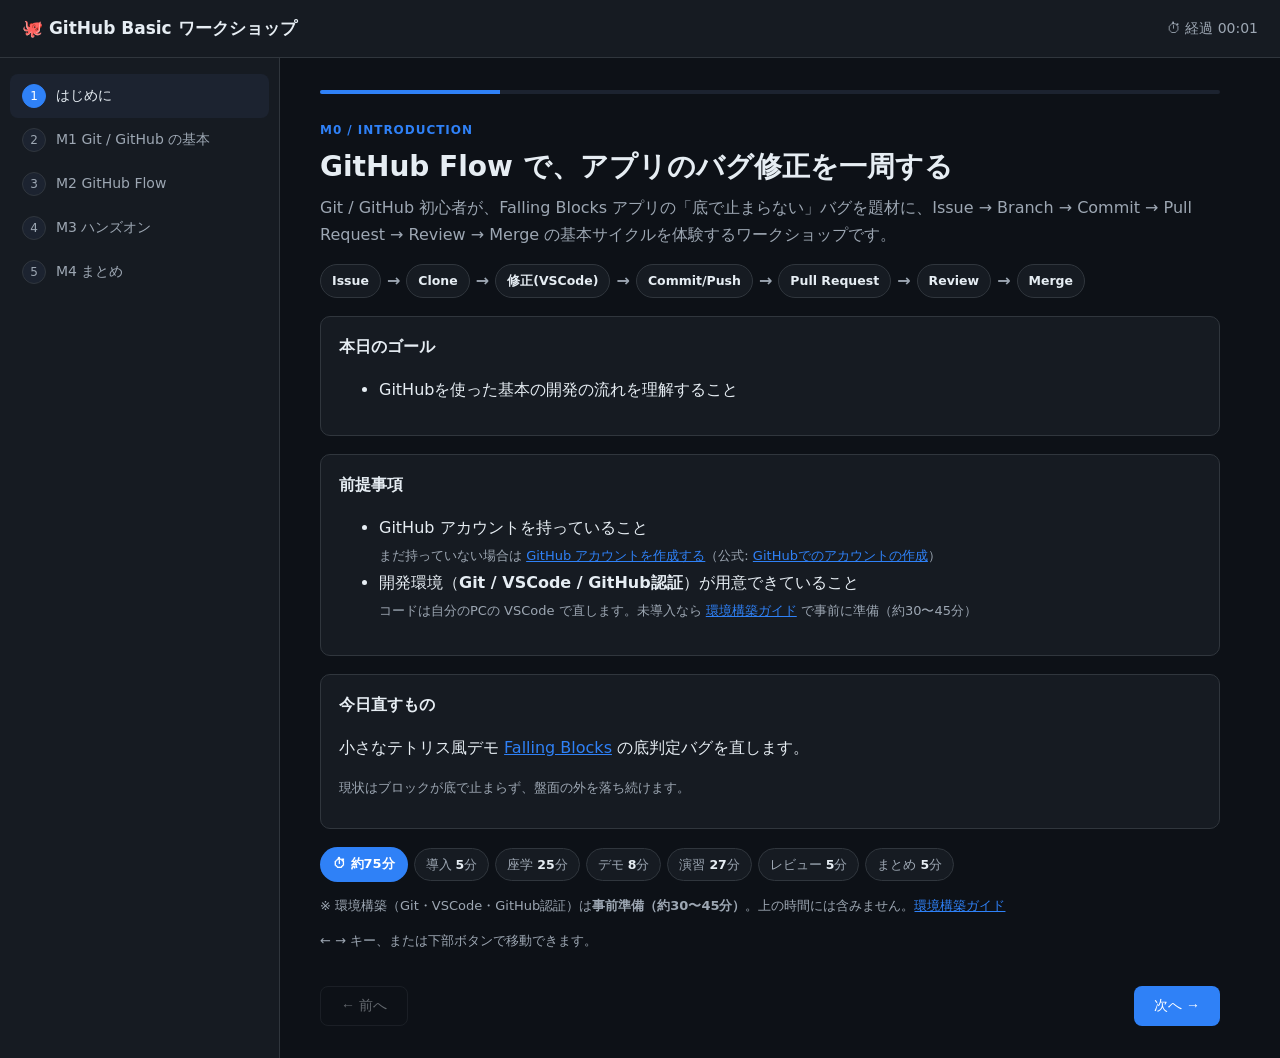
==== handson/index.html @ 1fef35e3 "GitHub基礎ワークショップ教材を追加 初心者(Git/GitHub未経験)向けの座学+ハンズオン一式。  - 基本編ハンズオン: コード修正は手元のVSCode(clone->編集->commit" ====
<!doctype html>
<html lang="ja">
<head>
<meta charset="utf-8">
<meta name="viewport" content="width=device-width, initial-scale=1">
<title>GitHub Basic ワークショップ</title>
<link rel="stylesheet" href="assets/style.css">
</head>
<body>
<header class="topbar">
  <h1>🐙 GitHub Basic ワークショップ</h1>
  <span class="timer" aria-live="off" aria-label="経過時間">⏱ 経過 00:00</span>
</header>

<div class="layout">
  <nav class="steps" aria-label="ワークショップのステップ">
    <ol>
      <li class="active">はじめに</li>
      <li>M1 Git / GitHub の基本</li>
      <li>M2 GitHub Flow</li>
      <li>M3 ハンズオン</li>
      <li>M4 まとめ</li>
    </ol>
  </nav>

  <main>
    <div class="progress" aria-hidden="true"><div></div></div>

    <section class="step active">
      <p class="eyebrow">M0 / Introduction</p>
      <h2>GitHub Flow で、アプリのバグ修正を一周する</h2>
      <p class="lead">Git / GitHub 初心者が、Falling Blocks アプリの「底で止まらない」バグを題材に、Issue → Branch → Commit → Pull Request → Review → Merge の基本サイクルを体験するワークショップです。</p>

      <div class="stepmap" aria-label="今日の流れ">
        <span class="sm-item">Issue</span><span class="sm-arrow">→</span>
        <span class="sm-item">Clone</span><span class="sm-arrow">→</span>
        <span class="sm-item">修正(VSCode)</span><span class="sm-arrow">→</span>
        <span class="sm-item">Commit/Push</span><span class="sm-arrow">→</span>
        <span class="sm-item">Pull Request</span><span class="sm-arrow">→</span>
        <span class="sm-item">Review</span><span class="sm-arrow">→</span>
        <span class="sm-item">Merge</span>
      </div>

      <div class="card">
        <b>本日のゴール</b>
        <ul>
          <li>GitHubを使った基本の開発の流れを理解すること</li>
        </ul>
      </div>

      <div class="card">
        <b>前提事項</b>
        <ul>
          <li>GitHub アカウントを持っていること<br>
            <span class="note">まだ持っていない場合は <a href="../docs/create-github-account.md">GitHub アカウントを作成する</a>（公式: <a href="https://docs.github.com/ja/get-started/start-your-journey/creating-an-account-on-github">GitHubでのアカウントの作成</a>）</span></li>
          <li>開発環境（<b>Git / VSCode / GitHub認証</b>）が用意できていること<br>
            <span class="note">コードは自分のPCの VSCode で直します。未導入なら <a href="../onboarding/00-setup.md">環境構築ガイド</a> で事前に準備（約30〜45分）</span></li>
        </ul>
      </div>

      <div class="card">
        <b>今日直すもの</b>
        <p>小さなテトリス風デモ <a href="../app/falling-blocks/">Falling Blocks</a> の底判定バグを直します。</p>
        <p class="note">現状はブロックが底で止まらず、盤面の外を落ち続けます。</p>
      </div>

      <div class="timeline" aria-label="所要時間の目安">
        <span class="tl-total">⏱ 約75分</span>
        <span class="tl-item">導入 <b>5</b>分</span>
        <span class="tl-item">座学 <b>25</b>分</span>
        <span class="tl-item">デモ <b>8</b>分</span>
        <span class="tl-item">演習 <b>27</b>分</span>
        <span class="tl-item">レビュー <b>5</b>分</span>
        <span class="tl-item">まとめ <b>5</b>分</span>
      </div>
      <p class="note">※ 環境構築（Git・VSCode・GitHub認証）は<b>事前準備（約30〜45分）</b>。上の時間には含みません。<a href="../onboarding/00-setup.md">環境構築ガイド</a></p>

      <p class="note">← → キー、または下部ボタンで移動できます。</p>
    </section>

    <section class="step">
      <p class="eyebrow">M1 / Basics</p>
      <h2>Git と GitHub の基本</h2>
      <p class="lead">GitHub Flow で使う<strong>言葉と機能</strong>を、図とセットでイメージできるように整理します。最初に「Git は何をする道具か」「GitHub は何をする場所か」をつかみましょう。</p>

      <div class="card">
        <b>Git と GitHub の違い</b>
        <table>
          <tr><th>名前</th><th>これは何？</th><th>役割</th><th>たとえ</th></tr>
          <tr><td>Git</td><td>自分のPCで動く<strong>履歴管理ツール</strong></td><td>ファイルの変更を「いつ・何を変えたか」記録する</td><td>やり直せるセーブ機能つきのノート</td></tr>
          <tr><td>GitHub</td><td>クラウド上の<strong>共有サービス</strong></td><td>Git の履歴を共有し、相談・レビューする</td><td>みんなで見られる作業場所</td></tr>
        </table>
        <p class="note">ざっくり言うと <b>Git＝履歴を残す道具</b>、<b>GitHub＝その履歴をチームで共有する場所</b>。この2つはセットで使います。</p>
      </div>

      <figure class="figure">
        <svg viewBox="0 0 720 220" role="img" aria-label="自分のPC上のGitと、クラウド上のGitHubの関係。pushでアップロード、clone/pullでダウンロードする。">
          <rect x="20" y="30" width="300" height="160" rx="10" fill="#161b22" stroke="#30363d"/>
          <text x="40" y="58" fill="#e6edf3" font-size="15" font-weight="700">💻 自分のPC（ローカル）</text>
          <text x="40" y="80" fill="#9da7b3" font-size="12">Git が履歴を管理</text>
          <circle cx="70" cy="130" r="14" fill="#1c2330" stroke="#3fb950"/>
          <circle cx="130" cy="130" r="14" fill="#1c2330" stroke="#3fb950"/>
          <circle cx="190" cy="130" r="14" fill="#1c2330" stroke="#3fb950"/>
          <line x1="84" y1="130" x2="116" y2="130" stroke="#3fb950" stroke-width="2"/>
          <line x1="144" y1="130" x2="176" y2="130" stroke="#3fb950" stroke-width="2"/>
          <text x="70" y="166" fill="#9da7b3" font-size="11" text-anchor="middle">commit</text>
          <text x="130" y="166" fill="#9da7b3" font-size="11" text-anchor="middle">commit</text>
          <text x="190" y="166" fill="#9da7b3" font-size="11" text-anchor="middle">commit</text>

          <rect x="400" y="30" width="300" height="160" rx="10" fill="#161b22" stroke="#30363d"/>
          <text x="420" y="58" fill="#e6edf3" font-size="15" font-weight="700">🐙 GitHub（クラウド）</text>
          <text x="420" y="80" fill="#9da7b3" font-size="12">履歴を共有・レビュー</text>
          <circle cx="450" cy="130" r="14" fill="#1c2330" stroke="#2f81f7"/>
          <circle cx="510" cy="130" r="14" fill="#1c2330" stroke="#2f81f7"/>
          <circle cx="570" cy="130" r="14" fill="#1c2330" stroke="#2f81f7"/>
          <line x1="464" y1="130" x2="496" y2="130" stroke="#2f81f7" stroke-width="2"/>
          <line x1="524" y1="130" x2="556" y2="130" stroke="#2f81f7" stroke-width="2"/>

          <line x1="320" y1="100" x2="400" y2="100" stroke="#9da7b3" stroke-width="2" marker-end="url(#arrow)"/>
          <text x="360" y="92" fill="#e6edf3" font-size="12" text-anchor="middle">push →</text>
          <line x1="400" y1="150" x2="320" y2="150" stroke="#9da7b3" stroke-width="2" marker-end="url(#arrow)"/>
          <text x="360" y="170" fill="#e6edf3" font-size="12" text-anchor="middle">← clone / pull</text>
          <defs>
            <marker id="arrow" markerWidth="10" markerHeight="10" refX="8" refY="3" orient="auto" markerUnits="strokeWidth">
              <path d="M0,0 L8,3 L0,6 Z" fill="#9da7b3"/>
            </marker>
          </defs>
        </svg>
        <figcaption>手元（ローカル）の Git で記録した変更を <b>push</b> で GitHub にアップロードし、<b>clone / pull</b> でダウンロードします。同じ履歴を自分と GitHub の両方が持つイメージです。</figcaption>
      </figure>

      <h3 class="phase">📖 用語解説</h3>
      <dl class="terms">
        <dt>Repository <span class="en">repo</span></dt>
        <dd>プロジェクトの<strong>ファイルと変更履歴</strong>をまとめて置く場所。1つのアプリや教材ごとに1つ作るのが基本です。<span class="ex">本ワークショップではこのリポジトリが全員の作業場所になります。</span></dd>

        <dt>main <span class="en">main</span></dt>
        <dd>チームにとっての<strong>「今の正しい状態」</strong>を表す基準のブランチ。ここに直接変更せず、Branch と Pull Request を通して反映します。</dd>

        <dt>Issue <span class="en">issue</span></dt>
        <dd>これから<strong>やること・目的・相談</strong>を記録する場所。作業を始める前に「何のための変更か」を残しておくと、後から見ても分かりやすくなります。<span class="ex">例: <code>Add profile for octocat</code></span></dd>

        <dt>Branch <span class="en">branch</span></dt>
        <dd>main から枝分かれした<strong>自分専用の作業場所</strong>。本流に影響を与えず安全に変更を試せます。<span class="ex">例: <code>add-profile-octocat</code></span></dd>

        <dt>Commit <span class="en">commit</span></dt>
        <dd>変更を履歴に残す<strong>保存ポイント</strong>。「何を変えたか」を短いメッセージとセットで記録します。<span class="ex">例: <code>Add profile for octocat</code></span></dd>

        <dt>Pull Request <span class="en">PR</span></dt>
        <dd>Branch の変更を main に<strong>取り込んでよいか相談する場所</strong>。差分の確認・コメント・レビュー・履歴がここに集まります。</dd>

        <dt>Review <span class="en">review</span></dt>
        <dd>Pull Request の変更を<strong>他の人が確認してコメント</strong>すること。間違い探しだけでなく、意図の確認やチームでの合意形成の場です。</dd>

        <dt>Merge <span class="en">merge</span></dt>
        <dd>レビューを終えた Pull Request の変更を<strong>main に取り込む</strong>操作。これで変更が「チームの正しい状態」に反映されます。</dd>
      </dl>

      <figure class="figure">
        <svg viewBox="0 0 720 90" role="img" aria-label="commitが左から右へ時系列に積み重なり、履歴になっていく図。">
          <line x1="60" y1="45" x2="660" y2="45" stroke="#30363d" stroke-width="2"/>
          <circle cx="120" cy="45" r="16" fill="#1c2330" stroke="#3fb950" stroke-width="2"/>
          <circle cx="280" cy="45" r="16" fill="#1c2330" stroke="#3fb950" stroke-width="2"/>
          <circle cx="440" cy="45" r="16" fill="#1c2330" stroke="#3fb950" stroke-width="2"/>
          <circle cx="600" cy="45" r="16" fill="#1c2330" stroke="#3fb950" stroke-width="2"/>
          <text x="120" y="50" fill="#e6edf3" font-size="12" text-anchor="middle">C1</text>
          <text x="280" y="50" fill="#e6edf3" font-size="12" text-anchor="middle">C2</text>
          <text x="440" y="50" fill="#e6edf3" font-size="12" text-anchor="middle">C3</text>
          <text x="600" y="50" fill="#e6edf3" font-size="12" text-anchor="middle">C4</text>
          <text x="120" y="80" fill="#9da7b3" font-size="11" text-anchor="middle">最初の保存</text>
          <text x="600" y="80" fill="#9da7b3" font-size="11" text-anchor="middle">最新の状態</text>
          <text x="60" y="28" fill="#9da7b3" font-size="11">← 過去</text>
          <text x="660" y="28" fill="#9da7b3" font-size="11" text-anchor="end">現在 →</text>
        </svg>
        <figcaption><b>Commit</b> は左から右へ積み重なり、変更の<strong>履歴</strong>になります。どの時点にも戻れるので、安心して変更を試せます。</figcaption>
      </figure>

      <figure class="figure">
        <svg viewBox="0 0 720 170" role="img" aria-label="mainブランチから作業ブランチが分かれ、変更後にmainへマージされる図。">
          <line x1="60" y1="50" x2="660" y2="50" stroke="#2f81f7" stroke-width="2"/>
          <text x="60" y="38" fill="#2f81f7" font-size="12" font-weight="700">main</text>
          <circle cx="120" cy="50" r="14" fill="#1c2330" stroke="#2f81f7" stroke-width="2"/>
          <circle cx="600" cy="50" r="14" fill="#1c2330" stroke="#2f81f7" stroke-width="2"/>

          <path d="M120,50 C200,50 200,120 280,120" fill="none" stroke="#3fb950" stroke-width="2"/>
          <line x1="280" y1="120" x2="500" y2="120" stroke="#3fb950" stroke-width="2"/>
          <path d="M500,120 C580,120 580,50 600,50" fill="none" stroke="#3fb950" stroke-width="2"/>
          <text x="280" y="150" fill="#3fb950" font-size="12" font-weight="700">add-profile-octocat（作業ブランチ）</text>
          <circle cx="340" cy="120" r="14" fill="#1c2330" stroke="#3fb950" stroke-width="2"/>
          <circle cx="440" cy="120" r="14" fill="#1c2330" stroke="#3fb950" stroke-width="2"/>

          <text x="200" y="92" fill="#9da7b3" font-size="11" text-anchor="middle">① 分岐</text>
          <text x="390" y="108" fill="#9da7b3" font-size="11" text-anchor="middle">② 変更＆commit</text>
          <text x="585" y="92" fill="#9da7b3" font-size="11" text-anchor="middle">③ Merge</text>
        </svg>
        <figcaption><b>Branch</b> は main から分かれて作業し、<b>Pull Request → Review</b> を経て <b>Merge</b> で main に戻ります。main は常に安定した状態を保てます。</figcaption>
      </figure>

      <h3 class="phase">🧭 今日のハンズオンとの対応</h3>
      <p class="note">上の用語が、今日の手を動かす作業のどこで出てくるかを並べます。</p>
      <table>
        <tr><th>機能</th><th>使いどころ</th><th>今日の体験</th></tr>
        <tr><td>Issue</td><td>やること・目的を残す</td><td>Falling Blocks の底判定バグをIssueにする</td></tr>
        <tr><td>Branch</td><td>main から分けて安全に作業する</td><td><code>fix-falling-blocks-floor-&lt;github-id&gt;</code> を作る</td></tr>
        <tr><td>Commit</td><td>変更を履歴として保存する</td><td><code>game.js</code> の修正を保存する</td></tr>
        <tr><td>Pull Request</td><td>変更を取り込む前に相談する</td><td>差分を見せてレビューを依頼する</td></tr>
        <tr><td>Review</td><td>変更を確認し、コメントする</td><td>ペアのPRにコメントする</td></tr>
        <tr><td>Merge</td><td>変更を既定ブランチへ取り込む</td><td>レビュー後にPRをマージする</td></tr>
      </table>

      <div class="card">
        <b>レビューの見方</b>
        <ul>
          <li>作業内容が Issue と合っているか</li>
          <li>差分に不要な変更が混ざっていないか</li>
          <li>ファイル名や配置が正しいか</li>
          <li>説明が読みやすいか</li>
        </ul>
      </div>

      <p class="doclink">詳しく見る: <a href="../docs/github-overview.md">GitHub と Git の基本</a> ／ <a href="../docs/basic-features.md">GitHub の基本機能</a></p>
    </section>

    <section class="step">
      <p class="eyebrow">M2 / Flow</p>
      <h2>GitHub Flow</h2>
      <p class="lead">GitHub Flow は、main を安定した状態に保ちながら、小さな変更を Pull Request で取り込む開発フローです。</p>

      <figure class="figure flow-visual">
        <svg viewBox="0 0 760 280" role="img" aria-label="mainからfix-falling-blocks-floor-github-idブランチが分かれ、Issue、Commit、Pull Request、Reviewを経てMergeでmainへ戻るGitHub Flowの図。">
          <rect x="32" y="40" width="696" height="52" rx="12" fill="#161b22" stroke="#30363d"/>
          <line x1="82" y1="66" x2="678" y2="66" stroke="#2f81f7" stroke-width="4"/>
          <circle cx="104" cy="66" r="15" fill="#1c2330" stroke="#2f81f7" stroke-width="3"/>
          <circle cx="656" cy="66" r="15" fill="#1c2330" stroke="#2f81f7" stroke-width="3"/>
          <text x="52" y="32" fill="#2f81f7" font-size="13" font-weight="700">main: チームの正しい状態</text>
          <text x="104" y="118" fill="#9da7b3" font-size="12" text-anchor="middle">開始</text>
          <text x="656" y="118" fill="#9da7b3" font-size="12" text-anchor="middle">修正後</text>

          <path d="M144,66 C180,66 180,146 222,146" fill="none" stroke="#3fb950" stroke-width="4"/>
          <line x1="222" y1="146" x2="510" y2="146" stroke="#3fb950" stroke-width="4"/>
          <path d="M510,146 C580,146 580,66 656,66" fill="none" stroke="#3fb950" stroke-width="4"/>
          <text x="222" y="181" fill="#3fb950" font-size="13" font-weight="700">fix-falling-blocks-floor-&lt;github-id&gt;: バグ修正用Branch</text>

          <g class="flow-node">
            <circle cx="222" cy="146" r="18" fill="#1c2330" stroke="#3fb950" stroke-width="3"/>
            <text x="222" y="151" fill="#e6edf3" font-size="13" text-anchor="middle">1</text>
            <text x="222" y="220" fill="#e6edf3" font-size="13" text-anchor="middle">Issue</text>
            <text x="222" y="240" fill="#9da7b3" font-size="11" text-anchor="middle">底で止まらない</text>
          </g>
          <g class="flow-node">
            <circle cx="318" cy="146" r="18" fill="#1c2330" stroke="#3fb950" stroke-width="3"/>
            <text x="318" y="151" fill="#e6edf3" font-size="13" text-anchor="middle">2</text>
            <text x="318" y="220" fill="#e6edf3" font-size="13" text-anchor="middle">Commit</text>
            <text x="318" y="240" fill="#9da7b3" font-size="11" text-anchor="middle">FLOOR_ROWを修正</text>
          </g>
          <g class="flow-node">
            <circle cx="414" cy="146" r="18" fill="#1c2330" stroke="#d29922" stroke-width="3"/>
            <text x="414" y="151" fill="#e6edf3" font-size="13" text-anchor="middle">3</text>
            <text x="414" y="220" fill="#e6edf3" font-size="13" text-anchor="middle">Pull Request</text>
            <text x="414" y="240" fill="#9da7b3" font-size="11" text-anchor="middle">修正を相談</text>
          </g>
          <g class="flow-node">
            <circle cx="510" cy="146" r="18" fill="#1c2330" stroke="#d29922" stroke-width="3"/>
            <text x="510" y="151" fill="#e6edf3" font-size="13" text-anchor="middle">4</text>
            <text x="510" y="220" fill="#e6edf3" font-size="13" text-anchor="middle">Review</text>
            <text x="510" y="240" fill="#9da7b3" font-size="11" text-anchor="middle">差分と動作確認</text>
          </g>

          <text x="640" y="168" fill="#e6edf3" font-size="13" font-weight="700">Merge</text>
          <text x="640" y="188" fill="#9da7b3" font-size="11">mainへ戻す</text>
        </svg>
        <figcaption>大事なのは「番号」ではなく、<b>main から作業Branchが分かれ、PR/Reviewで確認して、Mergeでmainへ戻る</b>という形です。</figcaption>
      </figure>

      <div class="callout">
        <b>キーメッセージ:</b> GitHub Flow は「小さく分けて、見える形で相談し、合意してから取り込む」ための開発の型です。
      </div>

      <div class="card">
        <b>このワークショップでの運用ルール</b>
        <ul>
          <li>main に直接変更しない</li>
          <li>1つの Issue に対して 1つの Branch を作る</li>
          <li>Pull Request は小さく作る</li>
          <li>Review コメントには丁寧に返信する</li>
          <li>Merge 後は不要になった Branch を削除する</li>
        </ul>
      </div>

      <p class="note">本教材では既定ブランチを <code>main</code> と表記します。画面上で <code>master</code> と表示される場合は読み替えてください。</p>
      <p class="doclink">詳しく見る: <a href="../docs/github-flow.md">GitHub Flow</a></p>
    </section>

    <section class="step">
      <p class="eyebrow">M3 / Hands-on</p>
      <h2>ハンズオン: Falling Blocks の底判定バグを直す</h2>
      <p class="lead">ブロックが底で止まらず落ち続ける原因を <code>app/falling-blocks/game.js</code> で修正します。修正は<b>自分のPCの VSCode</b>、Issue・Pull Request・Review・Merge は<b>GitHub（ブラウザ）</b>で行います。</p>

      <div class="card">
        <b>🧰 事前準備（必須）</b>
        <p>コードは自分のPCの VSCode で直します。<b>Git / VSCode / GitHub認証</b> を先に用意してください。</p>
        <p class="doclink">→ <a href="../onboarding/00-setup.md">環境構築（必要ツール・インストール・認証）</a></p>
      </div>

      <div class="card">
        <b>最初に決める値</b>
        <table>
          <tr><th>値</th><th>例</th><th>使う場所</th></tr>
          <tr><td><code>&lt;github-id&gt;</code></td><td><code>octocat</code></td><td>Branch名の一部</td></tr>
          <tr><td><code>&lt;issue-number&gt;</code></td><td><code>12</code></td><td>PR本文の <code>Closes #12</code></td></tr>
          <tr><td><code>&lt;branch-name&gt;</code></td><td><code>fix-falling-blocks-floor-octocat</code></td><td>Branch作成、PRのcompare</td></tr>
        </table>
      </div>

      <div class="card">
        <b>Issueに入力する情報</b>
        <table>
          <tr><th>GitHub画面の入力欄</th><th>入力する内容</th></tr>
          <tr><td>Title</td><td><code>Fix Falling Blocks floor detection</code></td></tr>
          <tr><td>本文: Goal</td><td>ブロックが盤面の外へ落ち続けるバグを直す</td></tr>
          <tr><td>本文: Current behavior</td><td>底で止まらず落ち続ける</td></tr>
          <tr><td>本文: Expected behavior</td><td>盤面の底で止まる</td></tr>
          <tr><td>本文: File / Branch</td><td><code>app/falling-blocks/game.js</code> / <code>fix-falling-blocks-floor-&lt;github-id&gt;</code></td></tr>
        </table>
      </div>

      <div class="card">
        <b>確認するアプリ</b>
        <p><a href="../app/falling-blocks/">Falling Blocks を開く</a></p>
        <b>修正対象</b>
<pre><code>app/falling-blocks/game.js</code></pre>
        <b>修正する考え方</b>
<pre><code>const FLOOR_ROW = Number.POSITIVE_INFINITY;
// ↓
const FLOOR_ROW = ROWS - 1;</code></pre>
      </div>

      <h3 class="phase">🛠️ 手順（どこで何をするか）</h3>
      <ol class="checklist ops">
        <li>
          <b>Issue を作る（GitHub）</b><br>
          <span class="lbl">押す:</span><b>Issues</b> タブ → 右上の緑 <b>New issue</b> → 右下の緑 <b>Submit new issue</b><br>
          <span class="lbl">入力:</span>Title と本文（テンプレを貼って <code>&lt;github-id&gt;</code> を置換）
          <div class="shot" data-shot="03-issue-form-filled">📷 ここにスクショ → <code>images/03-issue-form-filled.png</code></div>
        </li>
        <li>
          <b>clone して VSCode で開く（PC）</b><br>
          <span class="lbl">押す:</span>緑 <b>&lt; &gt; Code</b> → <b>HTTPS</b> の URL をコピー<br>
          <span class="lbl">コマンド:</span><code>git clone &lt;URL&gt;</code> → <code>cd &lt;repo&gt;</code> → <code>code .</code>
          <div class="shot" data-shot="05-code-clone-url">📷 ここにスクショ → <code>images/05-code-clone-url.png</code></div>
        </li>
        <li>
          <b>Branch を作って <code>game.js</code> を修正（PC）</b><br>
          <span class="lbl">コマンド:</span><code>git switch -c fix-falling-blocks-floor-&lt;github-id&gt;</code><br>
          <span class="lbl">VSCodeで:</span><code>const FLOOR_ROW = ROWS - 1;</code>（この1行だけ）→ 保存
          <div class="shot" data-shot="07-vscode-edit">📷 ここにスクショ → <code>images/07-vscode-edit.png</code></div>
        </li>
        <li>
          <b>Commit / Push する（PC）</b><br>
          <span class="lbl">コマンド:</span><code>git add app/falling-blocks/game.js</code> → <code>git commit -m "Fix Falling Blocks floor detection"</code><br>
          <span class="lbl">送信:</span><code>git push -u origin fix-falling-blocks-floor-&lt;github-id&gt;</code>
          <div class="shot" data-shot="08-terminal-commit-push">📷 ここにスクショ → <code>images/08-terminal-commit-push.png</code></div>
        </li>
        <li>
          <b>Pull Request を作って Review する（GitHub）</b><br>
          <span class="lbl">押す:</span>上部の緑 <b>Compare &amp; pull request</b> → 本文に <code>Closes #&lt;issue-number&gt;</code><br>
          <span class="lbl">Review:</span>ペアの PR の <b>Files changed</b> → 右上 <b>Review changes</b> → 緑 <b>Submit review</b>
          <div class="shot" data-shot="13-review-changes">📷 ここにスクショ → <code>images/13-review-changes.png</code></div>
        </li>
        <li>
          <b>Merge する（GitHub）</b><br>
          <span class="lbl">押す:</span><b>Conversation</b> 最下部の緑 <b>Merge pull request</b> → <b>Confirm merge</b><br>
          <span class="lbl">後片付け:</span><code>git switch main</code> → <code>git pull</code> → <code>git branch -d &lt;branch&gt;</code>
          <div class="shot" data-shot="14-merge-pr">📷 ここにスクショ → <code>images/14-merge-pr.png</code></div>
        </li>
      </ol>

      <div class="result">
        <b>完了条件</b>
        <ul>
          <li>自分の Issue がある</li>
          <li>自分の Pull Request がある</li>
          <li>Pull Request に Review コメントが1つ以上ある</li>
          <li>Pull Request が Merge されている</li>
          <li>関連 Issue が Closed になっている、または閉じてよい状態になっている</li>
          <li><code>app/falling-blocks/game.js</code> の底判定が修正されている</li>
          <li>使い終わった作業 Branch を削除できる状態になっている</li>
        </ul>
      </div>

      <div class="card">
        <b>作業中の確認ポイント</b>
        <ul>
          <li>今いる Branch が <code>main</code> ではなく、自分の作業 Branch になっている（VSCode 左下の Branch 表示／<code>git branch</code> で確認）</li>
          <li>Pull Request の向きが <code>base: main</code>、<code>compare: fix-falling-blocks-floor-&lt;github-id&gt;</code> になっている</li>
          <li>Files changed で、<code>app/falling-blocks/game.js</code> の差分が中心になっている</li>
          <li><code>Closes #&lt;issue-number&gt;</code> で Issue と PR がつながっている</li>
        </ul>
      </div>

      <p class="doclink">手順詳細: <a href="01-github-flow-web.md">基本編: VSCode で修正し、GitHub Flow を一周する</a></p>
    </section>

    <section class="step">
      <p class="eyebrow">M4 / Wrap-up</p>
      <h2>まとめと次の一歩</h2>
      <p class="lead">今日の体験を、実務で使う GitHub の基本動作につなげます。</p>

      <div class="card">
        <b>ふりかえりの問い</b>
        <ul>
          <li>Issue は何のために作りましたか？</li>
          <li>Branch を作る理由は何でしたか？</li>
          <li>Pull Request では何を確認しましたか？</li>
          <li>Review コメントがあると何がよくなりますか？</li>
          <li>Merge 後、既定ブランチはどう変わりましたか？</li>
        </ul>
      </div>

      <table>
        <tr><th>次に学ぶこと</th><th>目的</th></tr>
        <tr><td>ローカル開発オンボーディング編</td><td>自分のPCで clone→commit→push を1周する（環境構築・同期・コンフリクト・復旧）</td></tr>
        <tr><td>GitHub Actions</td><td>テストやビルドを自動化する</td></tr>
        <tr><td>Branch protection / Ruleset</td><td>レビューやチェックを運用ルールにする</td></tr>
        <tr><td>GitHub Pages</td><td>ドキュメントをWebサイトとして公開する</td></tr>
      </table>

      <div class="callout success">
        <b>ゴール:</b> 便利機能をたくさん覚えることではなく、Issue → Branch → Commit → Pull Request → Review → Merge の意味を説明できること。
      </div>

      <div class="callout">
        <b>次の一歩（任意）:</b> 自分のPCで開発を始めるなら
        <a href="../onboarding/README.md">ローカル開発オンボーディング編</a> へ。
        まずは <a href="../onboarding/00-setup.md">00. 環境構築</a> で必要ツールと認証をそろえます。
      </div>

      <p class="doclink">講師向け: <a href="../facilitator/facilitator-guide.md">講師進行ガイド</a></p>
    </section>

    <div class="nav-btns">
      <button class="nav ghost" id="prev" type="button">← 前へ</button>
      <button class="nav" id="next" type="button">次へ →</button>
    </div>
  </main>
</div>

<script src="assets/app.js"></script>
</body>
</html>
---- handson/assets/style.css ----
:root {
  --bg: #0d1117;
  --panel: #161b22;
  --panel2: #1c2330;
  --border: #30363d;
  --text: #e6edf3;
  --muted: #9da7b3;
  --accent: #2f81f7;
  --green: #3fb950;
  --amber: #d29922;
  --red: #f85149;
  --radius: 10px;
}

* { box-sizing: border-box; }

body {
  margin: 0;
  font-family: "Segoe UI", "Hiragino Kaku Gothic ProN", "Meiryo", system-ui, sans-serif;
  background: var(--bg);
  color: var(--text);
  line-height: 1.7;
}

a { color: var(--accent); }

header.topbar {
  align-items: center;
  background: var(--panel);
  border-bottom: 1px solid var(--border);
  display: flex;
  gap: 12px;
  padding: 14px 22px;
  position: sticky;
  top: 0;
  z-index: 10;
}

header.topbar h1 {
  font-size: 17px;
  font-weight: 600;
  margin: 0;
}

.timer {
  color: var(--muted);
  font-size: 14px;
  font-variant-numeric: tabular-nums;
  margin-left: auto;
}

.layout {
  display: grid;
  grid-template-columns: 280px 1fr;
  min-height: calc(100vh - 53px);
}

nav.steps {
  background: var(--panel);
  border-right: 1px solid var(--border);
  padding: 16px 10px;
}

nav.steps ol {
  counter-reset: step;
  list-style: none;
  margin: 0;
  padding: 0;
}

nav.steps li {
  align-items: flex-start;
  border-radius: 8px;
  color: var(--muted);
  counter-increment: step;
  cursor: pointer;
  display: flex;
  font-size: 14px;
  gap: 10px;
  padding: 10px 12px;
}

nav.steps li::before {
  background: var(--panel2);
  border: 1px solid var(--border);
  border-radius: 50%;
  content: counter(step);
  display: grid;
  flex: 0 0 22px;
  font-size: 12px;
  height: 22px;
  place-items: center;
  width: 22px;
}

nav.steps li.active {
  background: var(--panel2);
  color: var(--text);
}

nav.steps li:focus-visible {
  outline: 2px solid var(--accent);
  outline-offset: 2px;
}

nav.steps li.active::before {
  background: var(--accent);
  border-color: var(--accent);
  color: #fff;
}

nav.steps li.done::before {
  background: var(--green);
  border-color: var(--green);
  color: #06210e;
  content: "\2713";
}

main {
  max-width: 980px;
  padding: 32px 40px;
}

.progress {
  background: var(--panel2);
  border-radius: 999px;
  height: 4px;
  margin-bottom: 26px;
  overflow: hidden;
}

.progress > div {
  background: var(--accent);
  height: 100%;
  transition: width .3s;
  width: 0;
}

.step { display: none; }

.step.active {
  animation: fade .25s ease;
  display: block;
}

@keyframes fade {
  from { opacity: 0; transform: translateY(6px); }
  to { opacity: 1; transform: none; }
}

h2 {
  font-size: 28px;
  line-height: 1.35;
  margin: 0 0 8px;
}

.eyebrow {
  color: var(--accent);
  font-size: 12px;
  font-weight: 700;
  letter-spacing: .08em;
  margin: 0 0 8px;
  text-transform: uppercase;
}

.lead {
  color: var(--muted);
  font-size: 16px;
  margin-top: 0;
}

.card {
  background: var(--panel);
  border: 1px solid var(--border);
  border-radius: var(--radius);
  margin: 18px 0;
  padding: 16px 18px;
}

.callout {
  background: var(--panel2);
  border-left: 3px solid var(--accent);
  border-radius: 0 8px 8px 0;
  margin: 16px 0;
  padding: 12px 16px;
}

.callout.success { border-color: var(--green); }

code,
pre {
  font-family: "Cascadia Code", "Consolas", monospace;
}

code {
  background: #010409;
  border-radius: 5px;
  font-size: 90%;
  padding: 1px 6px;
}

pre {
  background: #010409;
  border: 1px solid var(--border);
  border-radius: 8px;
  font-size: 13px;
  overflow-x: auto;
  padding: 14px 16px;
}

pre code {
  background: none;
  padding: 0;
}

table {
  border-collapse: collapse;
  font-size: 14px;
  margin: 14px 0;
  width: 100%;
}

th,
td {
  border: 1px solid var(--border);
  padding: 7px 10px;
  text-align: left;
  vertical-align: top;
}

th { background: var(--panel2); }

.grid {
  display: grid;
  gap: 14px;
  grid-template-columns: repeat(auto-fit, minmax(150px, 1fr));
}

.kpi {
  background: var(--panel);
  border: 1px solid var(--border);
  border-radius: var(--radius);
  padding: 16px;
}

.kpi .v {
  color: var(--text);
  font-size: 24px;
  font-weight: 700;
}

.kpi .l {
  color: var(--muted);
  font-size: 13px;
}

.note,
.doclink {
  color: var(--muted);
  font-size: 13px;
}

.stepmap,
.timeline {
  align-items: center;
  display: flex;
  flex-wrap: wrap;
  gap: 6px;
  margin: 14px 0 6px;
}

.stepmap .sm-item,
.timeline .tl-item {
  background: var(--panel);
  border: 1px solid var(--border);
  border-radius: 999px;
  color: var(--muted);
  font-size: 12.5px;
  padding: 5px 11px;
  white-space: nowrap;
}

.stepmap .sm-item {
  color: var(--text);
  font-weight: 700;
}

.stepmap .sm-arrow {
  color: var(--muted);
  font-weight: 700;
}

.timeline .tl-total {
  background: var(--accent);
  border-radius: 999px;
  color: #fff;
  font-size: 13px;
  font-weight: 700;
  padding: 6px 13px;
  white-space: nowrap;
}

.timeline .tl-item b {
  color: var(--text);
  font-variant-numeric: tabular-nums;
}

.flow {
  display: grid;
  gap: 10px;
  grid-template-columns: repeat(6, minmax(100px, 1fr));
  margin: 18px 0;
}

.flow div {
  background: var(--panel);
  border: 1px solid var(--border);
  border-radius: var(--radius);
  padding: 14px;
  text-align: center;
}

.flow b {
  background: var(--accent);
  border-radius: 50%;
  color: #fff;
  display: grid;
  height: 28px;
  margin: 0 auto 8px;
  place-items: center;
  width: 28px;
}

.flow span {
  display: block;
  font-size: 13px;
  font-weight: 700;
}

.figure {
  background: var(--panel);
  border: 1px solid var(--border);
  border-radius: var(--radius);
  margin: 18px 0;
  padding: 18px 18px 12px;
}

.figure svg {
  display: block;
  height: auto;
  width: 100%;
}

.figure figcaption {
  color: var(--muted);
  font-size: 12.5px;
  line-height: 1.6;
  margin-top: 10px;
}

.terms {
  margin: 18px 0;
}

.terms dt {
  align-items: center;
  color: var(--text);
  display: flex;
  flex-wrap: wrap;
  font-weight: 700;
  gap: 8px;
  margin-top: 16px;
}

.terms dt:first-child {
  margin-top: 0;
}

.terms dt .en {
  color: var(--accent);
  font-family: "Cascadia Code", "Consolas", monospace;
  font-size: 12px;
  font-weight: 600;
}

.terms dd {
  color: var(--muted);
  margin: 4px 0 0;
  padding-left: 0;
}

.terms dd .ex {
  color: var(--text);
}

.phase {
  border-bottom: 1px solid var(--border);
  font-size: 15px;
  font-weight: 700;
  margin: 26px 0 10px;
  padding-bottom: 6px;
}

.checklist li {
  margin: 5px 0;
}

.checklist.ops li {
  margin: 12px 0;
}

.lbl {
  color: var(--muted);
  font-weight: 700;
  margin-right: 4px;
}

.shot {
  margin-top: 8px;
  padding: 12px;
  border: 1px dashed var(--border);
  border-radius: 8px;
  background: rgba(255, 255, 255, .02);
  color: var(--muted);
  font-size: 12px;
  text-align: center;
}

.shot code {
  font-size: 12px;
}

.shot img {
  display: block;
  max-width: 100%;
  border-radius: 8px;
  border: 1px solid var(--border);
}

.result {
  background: rgba(63, 185, 80, .08);
  border: 1px solid var(--green);
  border-radius: var(--radius);
  margin: 12px 0;
  padding: 14px 16px;
}

.result > b { color: var(--green); }

.nav-btns {
  display: flex;
  gap: 12px;
  justify-content: space-between;
  margin-top: 34px;
}

button.nav {
  background: var(--accent);
  border: 0;
  border-radius: 8px;
  color: #fff;
  cursor: pointer;
  font-size: 14px;
  padding: 10px 20px;
}

button.nav:focus-visible {
  outline: 2px solid var(--accent);
  outline-offset: 3px;
}

button.nav.ghost {
  background: transparent;
  border: 1px solid var(--border);
  color: var(--text);
}

button.nav:disabled {
  cursor: not-allowed;
  opacity: .4;
}

@media (max-width: 860px) {
  .layout {
    display: block;
  }

  nav.steps {
    border-bottom: 1px solid var(--border);
    border-right: 0;
    position: sticky;
    top: 53px;
    z-index: 9;
  }

  nav.steps ol {
    display: flex;
    gap: 6px;
    overflow-x: auto;
  }

  nav.steps li {
    flex: 0 0 auto;
    white-space: nowrap;
  }

  main {
    padding: 24px 18px;
  }

  .flow {
    grid-template-columns: repeat(2, minmax(120px, 1fr));
  }
}

@media (prefers-reduced-motion: reduce) {
  .step.active {
    animation: none;
  }

  .progress > div {
    transition: none;
  }
}
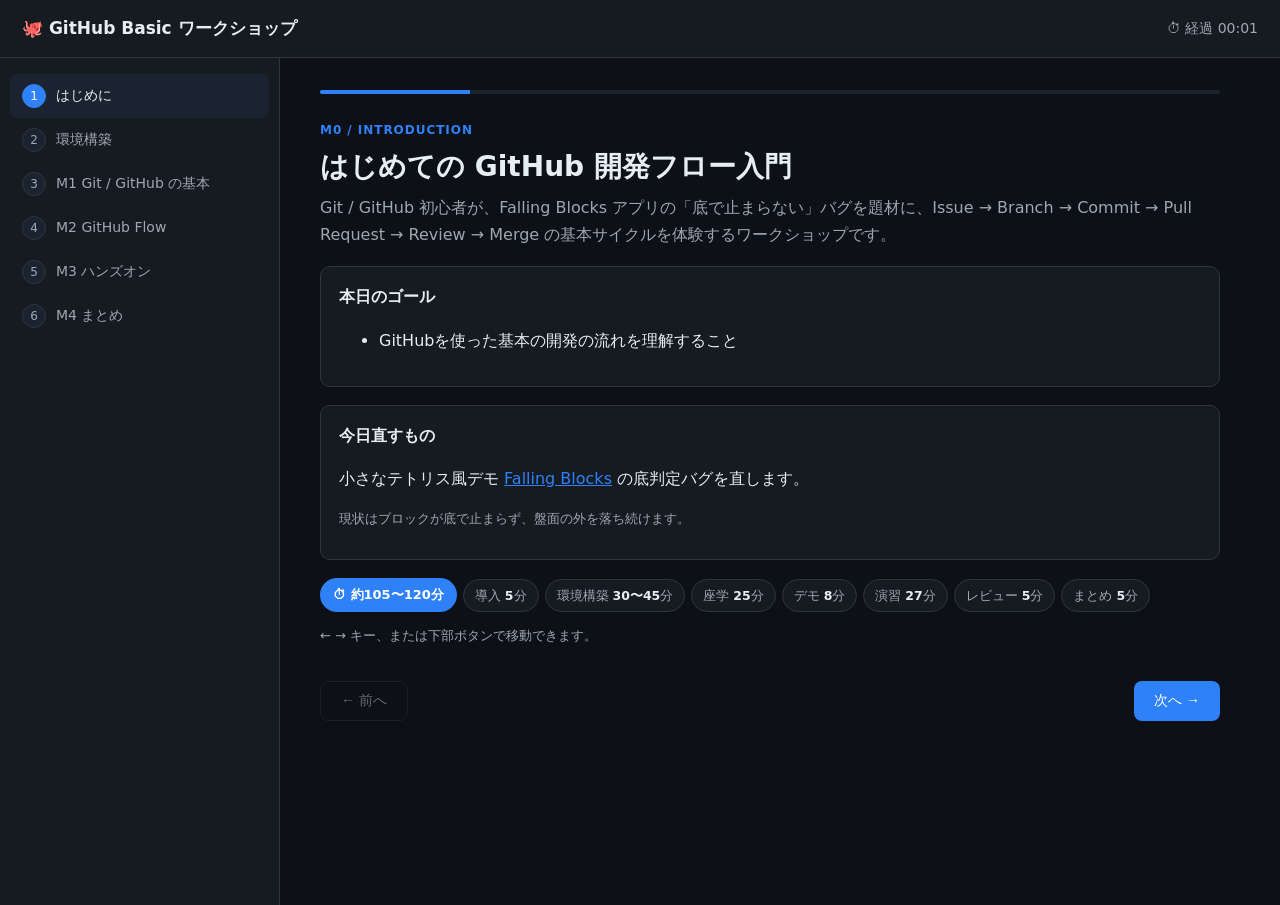
==== commit c8539704: "スライド最終調整とGitHub Pages公開用ルートページを追加 - 環境構築セクション・コピーボタン等スライド最終版を反映 - ルート index.html（handsonへリダイレクト）と .n" ====
--- a/handson/index.html
+++ b/handson/index.html
@@ -4,7 +4,7 @@
 <meta charset="utf-8">
 <meta name="viewport" content="width=device-width, initial-scale=1">
 <title>GitHub Basic ワークショップ</title>
-<link rel="stylesheet" href="assets/style.css">
+<link rel="stylesheet" href="assets/style.css?v=copy2">
 </head>
 <body>
 <header class="topbar">
@@ -16,6 +16,7 @@
   <nav class="steps" aria-label="ワークショップのステップ">
     <ol>
       <li class="active">はじめに</li>
+      <li>環境構築</li>
       <li>M1 Git / GitHub の基本</li>
       <li>M2 GitHub Flow</li>
       <li>M3 ハンズオン</li>
@@ -28,33 +29,13 @@
 
     <section class="step active">
       <p class="eyebrow">M0 / Introduction</p>
-      <h2>GitHub Flow で、アプリのバグ修正を一周する</h2>
+      <h2>はじめての GitHub 開発フロー入門</h2>
       <p class="lead">Git / GitHub 初心者が、Falling Blocks アプリの「底で止まらない」バグを題材に、Issue → Branch → Commit → Pull Request → Review → Merge の基本サイクルを体験するワークショップです。</p>
 
-      <div class="stepmap" aria-label="今日の流れ">
-        <span class="sm-item">Issue</span><span class="sm-arrow">→</span>
-        <span class="sm-item">Clone</span><span class="sm-arrow">→</span>
-        <span class="sm-item">修正(VSCode)</span><span class="sm-arrow">→</span>
-        <span class="sm-item">Commit/Push</span><span class="sm-arrow">→</span>
-        <span class="sm-item">Pull Request</span><span class="sm-arrow">→</span>
-        <span class="sm-item">Review</span><span class="sm-arrow">→</span>
-        <span class="sm-item">Merge</span>
-      </div>
-
       <div class="card">
         <b>本日のゴール</b>
         <ul>
           <li>GitHubを使った基本の開発の流れを理解すること</li>
-        </ul>
-      </div>
-
-      <div class="card">
-        <b>前提事項</b>
-        <ul>
-          <li>GitHub アカウントを持っていること<br>
-            <span class="note">まだ持っていない場合は <a href="../docs/create-github-account.md">GitHub アカウントを作成する</a>（公式: <a href="https://docs.github.com/ja/get-started/start-your-journey/creating-an-account-on-github">GitHubでのアカウントの作成</a>）</span></li>
-          <li>開発環境（<b>Git / VSCode / GitHub認証</b>）が用意できていること<br>
-            <span class="note">コードは自分のPCの VSCode で直します。未導入なら <a href="../onboarding/00-setup.md">環境構築ガイド</a> で事前に準備（約30〜45分）</span></li>
         </ul>
       </div>
 
@@ -65,23 +46,140 @@
       </div>
 
       <div class="timeline" aria-label="所要時間の目安">
-        <span class="tl-total">⏱ 約75分</span>
+        <span class="tl-total">⏱ 約105〜120分</span>
         <span class="tl-item">導入 <b>5</b>分</span>
+        <span class="tl-item">環境構築 <b>30〜45</b>分</span>
         <span class="tl-item">座学 <b>25</b>分</span>
         <span class="tl-item">デモ <b>8</b>分</span>
         <span class="tl-item">演習 <b>27</b>分</span>
         <span class="tl-item">レビュー <b>5</b>分</span>
         <span class="tl-item">まとめ <b>5</b>分</span>
       </div>
-      <p class="note">※ 環境構築（Git・VSCode・GitHub認証）は<b>事前準備（約30〜45分）</b>。上の時間には含みません。<a href="../onboarding/00-setup.md">環境構築ガイド</a></p>
 
       <p class="note">← → キー、または下部ボタンで移動できます。</p>
+    </section>
+
+    <section class="step">
+      <p class="eyebrow">Setup / 環境構築</p>
+      <h2>環境構築 — 開発に必要なツールをそろえる</h2>
+      <p class="lead">コードの修正は<b>自分のPCの VSCode</b>で行います。まず「前提」を確認し、次に <b>Git・VSCode・ターミナル・GitHub認証</b> をそろえます。<b>何も入っていなくてもOK</b>。順番に用意すれば <code>git clone</code> と <code>git push</code> ができる状態になります。<span class="note">所要 約30〜45分・本編の時間には含みません</span></p>
+
+      <div class="card">
+        <b>前提事項</b>
+        <ul>
+          <li>GitHub アカウントを持っていること<br>
+            <span class="note">まだ持っていない場合は <a href="../docs/create-github-account.md">GitHub アカウントを作成する</a>（公式: <a href="https://docs.github.com/ja/get-started/start-your-journey/creating-an-account-on-github">GitHubでのアカウントの作成</a>）</span></li>
+          <li>開発環境（<b>Git / VSCode / GitHub認証</b>）が用意できていること<br>
+            <span class="note">このページの 1〜6 でそろえます</span></li>
+        </ul>
+      </div>
+
+      <div class="card">
+        <b>必要ツール早見表</b>
+        <table>
+          <tr><th>#</th><th>ツール</th><th>役割</th><th>必須</th></tr>
+          <tr><td>1</td><td>GitHub アカウント</td><td>クラウド側の自分の入口</td><td>✅</td></tr>
+          <tr><td>2</td><td>Git</td><td>PCで履歴を記録する本体</td><td>✅</td></tr>
+          <tr><td>3</td><td>VS Code</td><td>ファイルを編集する道具</td><td>✅</td></tr>
+          <tr><td>4</td><td>ターミナル</td><td>コマンドを入力する画面</td><td>✅（OS標準）</td></tr>
+          <tr><td>5</td><td>GitHub CLI（gh）</td><td>認証・PR作成をかんたんに</td><td>⭐推奨</td></tr>
+        </table>
+        <p class="note">🔑 ゴール: 終わると自分のPCから <code>git clone</code>（ダウンロード）と <code>git push</code>（アップロード）ができる状態になります。</p>
+      </div>
+
+      <h3 class="phase">1️⃣ Git を入れる</h3>
+      <p>PC の中で変更履歴を記録するツール本体です。自分の OS のコマンドをコピーして実行します。</p>
+      <p><b>Windows</b>（おすすめ: winget）</p>
+<pre><code>winget install --id Git.Git -e</code></pre>
+      <p><b>macOS</b>（Homebrew）</p>
+<pre><code>brew install git</code></pre>
+      <p><b>Linux</b>（Debian / Ubuntu 系）</p>
+<pre><code>sudo apt update &amp;&amp; sudo apt install -y git</code></pre>
+      <p class="note">winget が使えない場合は <a href="https://git-scm.com/download/win">git-scm.com</a> のインストーラー（選択肢は既定でOK）。Homebrew が無ければ <code>xcode-select --install</code> でも入ります。確認は新しいターミナルで <code>git --version</code>（<code>command not found</code> の時はターミナルを開き直す）。</p>
+
+      <h3 class="phase">2️⃣ コードエディタ（VS Code）を入れる</h3>
+      <p>無料で Git と相性がよく初心者向け。<a href="https://code.visualstudio.com/">code.visualstudio.com</a> から入れます。Windows は winget でも入ります。</p>
+      <p><b>Windows</b>（winget）</p>
+<pre><code>winget install --id Microsoft.VisualStudioCode -e</code></pre>
+      <p class="note">起動して <b>File &gt; Open Folder</b> できればOK。VS Code内ターミナルは <code>Ctrl+`</code> で開けます。</p>
+
+      <h3 class="phase">3️⃣ ターミナルを開く</h3>
+      <table>
+        <tr><th>OS</th><th>使うもの</th><th>開き方</th></tr>
+        <tr><td>Windows</td><td>PowerShell</td><td>スタートで「PowerShell」検索</td></tr>
+        <tr><td>macOS</td><td>ターミナル</td><td>アプリ &gt; ユーティリティ &gt; ターミナル</td></tr>
+        <tr><td>Linux</td><td>端末</td><td>アプリ一覧から Terminal</td></tr>
+      </table>
+      <p class="note">Windows は「Git Bash」も可。本教材は PowerShell と macOS/Linux を併記します。</p>
+
+      <h3 class="phase">4️⃣ 名前とメールを設定</h3>
+      <p>Commit に記録される名前とメールを、最初に一度だけ設定します（<code>あなたの名前</code>・<code>you@example.com</code> は自分の値に置き換え）。</p>
+<pre><code>git config --global user.name "あなたの名前"
+git config --global user.email "you@example.com"
+git config --global init.defaultBranch main</code></pre>
+      <p class="note">3行目は既定ブランチ名を <code>main</code> にそろえる設定。メールは GitHub 登録分か、Settings &gt; Emails の noreply アドレス推奨。</p>
+      <p>設定できたか確認します。</p>
+<pre><code>git config --global user.name</code></pre>
+
+      <h3 class="phase">5️⃣ GitHub に接続する認証</h3>
+      <table>
+        <tr><th>方法</th><th>難易度</th><th>向いている人</th></tr>
+        <tr><td>A. GitHub CLI（gh）</td><td>★かんたん</td><td>これから始める人（おすすめ）</td></tr>
+        <tr><td>B. HTTPS + 資格情報マネージャー</td><td>★かんたん</td><td>ツールを増やしたくない人</td></tr>
+        <tr><td>C. SSH 鍵</td><td>★★ふつう</td><td>複数端末・仕組み理解したい人</td></tr>
+      </table>
+      <p><b>A. GitHub CLI（おすすめ）</b> — インストール（自分の OS のもの）。</p>
+      <p>Windows:</p>
+<pre><code>winget install --id GitHub.cli -e</code></pre>
+      <p>macOS:</p>
+<pre><code>brew install gh</code></pre>
+      <p>ログインして、状態を確認します。</p>
+<pre><code>gh auth login
+gh auth status</code></pre>
+      <p class="note"><code>gh auth login</code> の質問は <b>GitHub.com → HTTPS → Yes → ブラウザログイン</b> の順に答えます。<code>Logged in ...</code> と出れば成功。</p>
+      <p class="note"><b>B. HTTPS</b>: 初回 <code>git push</code> 時にブラウザ認証が出るので、特別な準備は不要です。代替として PAT classic（scope: <code>repo</code>）を発行し、push のパスワード欄に貼る方法もあります。</p>
+      <p><b>C. SSH 鍵</b> — 鍵を作成 → 公開鍵を表示してコピー → 接続テストの順に実行します。</p>
+<pre><code>ssh-keygen -t ed25519 -C "you@example.com"
+cat ~/.ssh/id_ed25519.pub
+ssh -T git@github.com</code></pre>
+      <p class="note">途中の質問は Enter でOK。表示された公開鍵を GitHub の <b>Settings &gt; SSH and GPG keys</b> に登録します。<code>Hi &lt;ID&gt;!</code> と出れば成功。迷ったら A、困ったら講師へ（認証まわりは環境差が大きいので一人で悩まなくてOK）。</p>
+
+      <h3 class="phase">6️⃣ 動作確認（clone と push の手前まで）</h3>
+      <p><code>&lt;owner&gt;/&lt;repo&gt;</code> は講師案内のリポジトリなど、実際の値に置き換えます。</p>
+<pre><code>git clone https://github.com/&lt;owner&gt;/&lt;repo&gt;.git
+cd &lt;repo&gt;
+git log --oneline -5
+git fetch</code></pre>
+      <p class="note"><code>git fetch</code> がエラーなく終われば認証OK（実際の push は本編で行います）。SSH を選んだ場合の clone は <code>git@github.com:&lt;owner&gt;/&lt;repo&gt;.git</code> 形式です。</p>
+
+      <div class="card">
+        <b>うまくいかないとき</b>
+        <table>
+          <tr><th>事象</th><th>対応</th></tr>
+          <tr><td><code>git: command not found</code></td><td>ターミナルを開き直す／Git再インストール</td></tr>
+          <tr><td>push で 403</td><td><code>gh auth login</code> をやり直す</td></tr>
+          <tr><td>パスワードを聞かれて失敗</td><td>PAT を発行 or <code>gh auth login</code></td></tr>
+          <tr><td><code>Permission denied (publickey)</code></td><td>SSH公開鍵を GitHub に登録</td></tr>
+          <tr><td><code>Authentication failed</code></td><td>資格情報マネージャーのGitHub項目を削除し再ログイン</td></tr>
+          <tr><td>会社PCで winget 不可</td><td>ブラウザからインストーラーを使う</td></tr>
+        </table>
+      </div>
+
+      <div class="card">
+        <b>完了チェック</b>
+        <ul>
+          <li><code>git --version</code> がバージョンを表示する</li>
+          <li>VS Code でフォルダを開ける</li>
+          <li><code>git config --global user.name</code> に名前が出る</li>
+          <li><code>git clone</code> / <code>git fetch</code> が通る（認証OK）</li>
+        </ul>
+      </div>
     </section>
 
     <section class="step">
       <p class="eyebrow">M1 / Basics</p>
       <h2>Git と GitHub の基本</h2>
-      <p class="lead">GitHub Flow で使う<strong>言葉と機能</strong>を、図とセットでイメージできるように整理します。最初に「Git は何をする道具か」「GitHub は何をする場所か」をつかみましょう。</p>
+      <p class="lead">GitHub を使った開発で出てくる<strong>言葉と機能</strong>を、図とセットでイメージできるように整理します。最初に「Git は何をする道具か」「GitHub は何をする場所か」をつかみましょう。</p>
 
       <div class="card">
         <b>Git と GitHub の違い</b>
@@ -223,8 +321,8 @@
 
     <section class="step">
       <p class="eyebrow">M2 / Flow</p>
-      <h2>GitHub Flow</h2>
-      <p class="lead">GitHub Flow は、main を安定した状態に保ちながら、小さな変更を Pull Request で取り込む開発フローです。</p>
+      <h2>GitHub での標準的な進め方（GitHub Flow）</h2>
+      <p class="lead">GitHub での開発で広く使われている<strong>標準的な進め方</strong>です。main を安定した状態に保ちながら、小さな変更を Pull Request で取り込みます。特別なルールではなく「みんなが使う基本の型」として身につけましょう。</p>
 
       <figure class="figure flow-visual">
         <svg viewBox="0 0 760 280" role="img" aria-label="mainからfix-falling-blocks-floor-github-idブランチが分かれ、Issue、Commit、Pull Request、Reviewを経てMergeでmainへ戻るGitHub Flowの図。">
@@ -273,7 +371,7 @@
       </figure>
 
       <div class="callout">
-        <b>キーメッセージ:</b> GitHub Flow は「小さく分けて、見える形で相談し、合意してから取り込む」ための開発の型です。
+        <b>キーメッセージ:</b> これは「小さく分けて、見える形で相談し、合意してから取り込む」という、GitHub 開発の基本の型のひとつです。
       </div>
 
       <div class="card">
@@ -445,6 +543,6 @@
   </main>
 </div>
 
-<script src="assets/app.js"></script>
+<script src="assets/app.js?v=copy2"></script>
 </body>
 </html>
--- a/handson/assets/style.css
+++ b/handson/assets/style.css
@@ -206,6 +206,7 @@
   font-size: 13px;
   overflow-x: auto;
   padding: 14px 16px;
+  position: relative;
 }
 
 pre code {
@@ -522,3 +523,27 @@
     transition: none;
   }
 }
+
+/* コードブロックのコピーボタン */
+.copy-btn {
+  position: absolute;
+  top: 6px;
+  right: 6px;
+  display: inline-flex;
+  align-items: center;
+  justify-content: center;
+  width: 28px;
+  height: 28px;
+  padding: 0;
+  border-radius: 6px;
+  border: 1px solid var(--border);
+  background: #21262d;
+  color: #c9d1d9;
+  cursor: pointer;
+  opacity: .85;
+  transition: background .15s, opacity .15s, border-color .15s, color .15s;
+}
+.copy-btn svg { width: 16px; height: 16px; display: block; }
+.copy-btn:hover { background: #30363d; opacity: 1; }
+.copy-btn:focus-visible { outline: 2px solid #2f81f7; outline-offset: 1px; opacity: 1; }
+.copy-btn.copied { background: #238636; border-color: #2ea043; color: #fff; opacity: 1; }
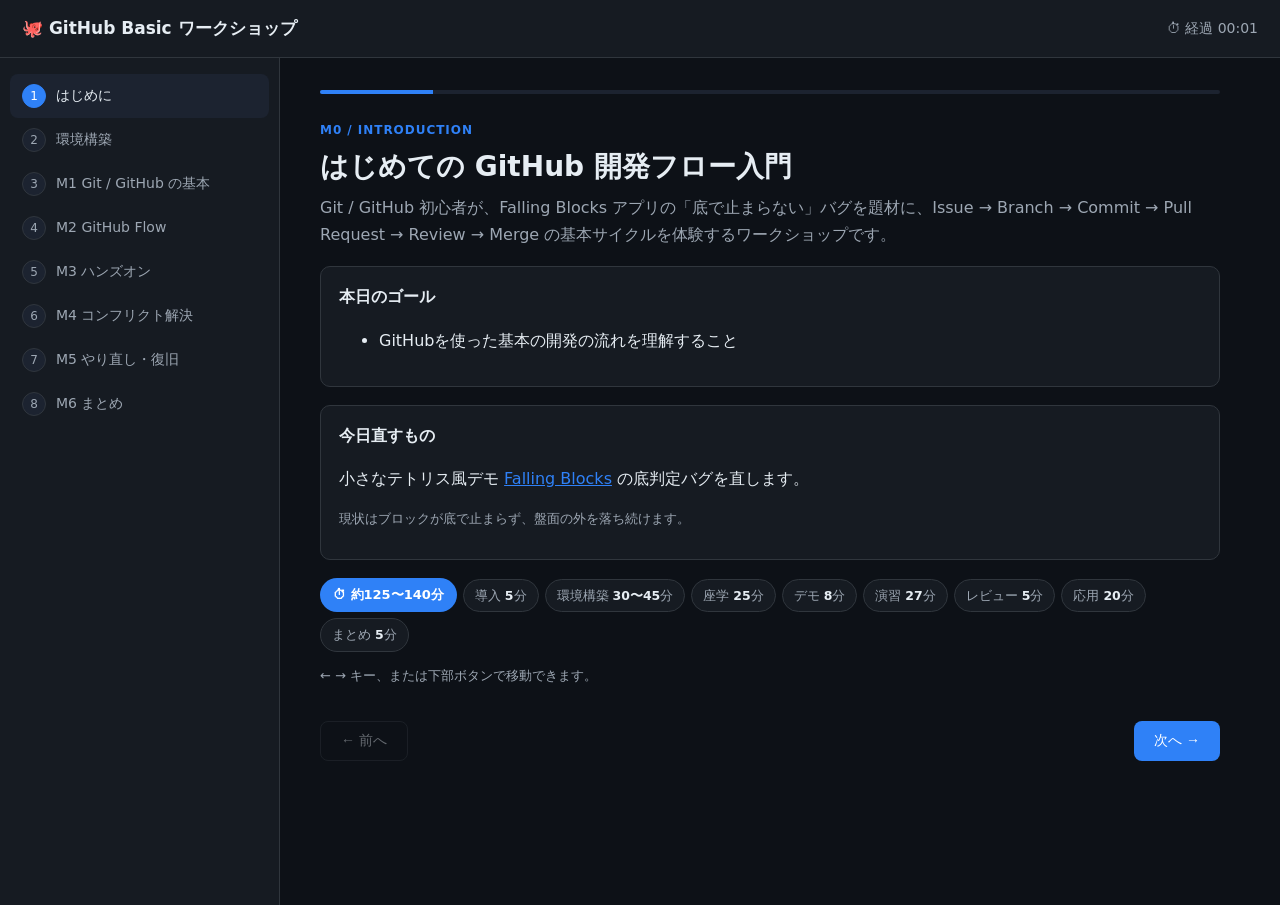
==== commit 89a3656b: "レビュー反映・onboarding本線化・値の手順埋め込み - ③④⑥: M1対応表/M2キーメッセージ/M4講師ガイド・次の一歩を削除、次ワークショップ導線を追加 - onboarding本線化: " ====
--- a/handson/index.html
+++ b/handson/index.html
@@ -4,7 +4,7 @@
 <meta charset="utf-8">
 <meta name="viewport" content="width=device-width, initial-scale=1">
 <title>GitHub Basic ワークショップ</title>
-<link rel="stylesheet" href="assets/style.css?v=copy2">
+<link rel="stylesheet" href="assets/style.css?v=r2">
 </head>
 <body>
 <header class="topbar">
@@ -20,7 +20,9 @@
       <li>M1 Git / GitHub の基本</li>
       <li>M2 GitHub Flow</li>
       <li>M3 ハンズオン</li>
-      <li>M4 まとめ</li>
+      <li>M4 コンフリクト解決</li>
+      <li>M5 やり直し・復旧</li>
+      <li>M6 まとめ</li>
     </ol>
   </nav>
 
@@ -46,20 +48,21 @@
       </div>
 
       <div class="timeline" aria-label="所要時間の目安">
-        <span class="tl-total">⏱ 約105〜120分</span>
+        <span class="tl-total">⏱ 約125〜140分</span>
         <span class="tl-item">導入 <b>5</b>分</span>
         <span class="tl-item">環境構築 <b>30〜45</b>分</span>
         <span class="tl-item">座学 <b>25</b>分</span>
         <span class="tl-item">デモ <b>8</b>分</span>
         <span class="tl-item">演習 <b>27</b>分</span>
         <span class="tl-item">レビュー <b>5</b>分</span>
+        <span class="tl-item">応用 <b>20</b>分</span>
         <span class="tl-item">まとめ <b>5</b>分</span>
       </div>
 
       <p class="note">← → キー、または下部ボタンで移動できます。</p>
     </section>
 
-    <section class="step">
+    <section class="step" data-step="setup">
       <p class="eyebrow">Setup / 環境構築</p>
       <h2>環境構築 — 開発に必要なツールをそろえる</h2>
       <p class="lead">コードの修正は<b>自分のPCの VSCode</b>で行います。まず「前提」を確認し、次に <b>Git・VSCode・ターミナル・GitHub認証</b> をそろえます。<b>何も入っていなくてもOK</b>。順番に用意すれば <code>git clone</code> と <code>git push</code> ができる状態になります。<span class="note">所要 約30〜45分・本編の時間には含みません</span></p>
@@ -293,18 +296,6 @@
         </svg>
         <figcaption><b>Branch</b> は main から分かれて作業し、<b>Pull Request → Review</b> を経て <b>Merge</b> で main に戻ります。main は常に安定した状態を保てます。</figcaption>
       </figure>
-
-      <h3 class="phase">🧭 今日のハンズオンとの対応</h3>
-      <p class="note">上の用語が、今日の手を動かす作業のどこで出てくるかを並べます。</p>
-      <table>
-        <tr><th>機能</th><th>使いどころ</th><th>今日の体験</th></tr>
-        <tr><td>Issue</td><td>やること・目的を残す</td><td>Falling Blocks の底判定バグをIssueにする</td></tr>
-        <tr><td>Branch</td><td>main から分けて安全に作業する</td><td><code>fix-falling-blocks-floor-&lt;github-id&gt;</code> を作る</td></tr>
-        <tr><td>Commit</td><td>変更を履歴として保存する</td><td><code>game.js</code> の修正を保存する</td></tr>
-        <tr><td>Pull Request</td><td>変更を取り込む前に相談する</td><td>差分を見せてレビューを依頼する</td></tr>
-        <tr><td>Review</td><td>変更を確認し、コメントする</td><td>ペアのPRにコメントする</td></tr>
-        <tr><td>Merge</td><td>変更を既定ブランチへ取り込む</td><td>レビュー後にPRをマージする</td></tr>
-      </table>
 
       <div class="card">
         <b>レビューの見方</b>
@@ -370,10 +361,6 @@
         <figcaption>大事なのは「番号」ではなく、<b>main から作業Branchが分かれ、PR/Reviewで確認して、Mergeでmainへ戻る</b>という形です。</figcaption>
       </figure>
 
-      <div class="callout">
-        <b>キーメッセージ:</b> これは「小さく分けて、見える形で相談し、合意してから取り込む」という、GitHub 開発の基本の型のひとつです。
-      </div>
-
       <div class="card">
         <b>このワークショップでの運用ルール</b>
         <ul>
@@ -397,40 +384,8 @@
       <div class="card">
         <b>🧰 事前準備（必須）</b>
         <p>コードは自分のPCの VSCode で直します。<b>Git / VSCode / GitHub認証</b> を先に用意してください。</p>
-        <p class="doclink">→ <a href="../onboarding/00-setup.md">環境構築（必要ツール・インストール・認証）</a></p>
-      </div>
-
-      <div class="card">
-        <b>最初に決める値</b>
-        <table>
-          <tr><th>値</th><th>例</th><th>使う場所</th></tr>
-          <tr><td><code>&lt;github-id&gt;</code></td><td><code>octocat</code></td><td>Branch名の一部</td></tr>
-          <tr><td><code>&lt;issue-number&gt;</code></td><td><code>12</code></td><td>PR本文の <code>Closes #12</code></td></tr>
-          <tr><td><code>&lt;branch-name&gt;</code></td><td><code>fix-falling-blocks-floor-octocat</code></td><td>Branch作成、PRのcompare</td></tr>
-        </table>
-      </div>
-
-      <div class="card">
-        <b>Issueに入力する情報</b>
-        <table>
-          <tr><th>GitHub画面の入力欄</th><th>入力する内容</th></tr>
-          <tr><td>Title</td><td><code>Fix Falling Blocks floor detection</code></td></tr>
-          <tr><td>本文: Goal</td><td>ブロックが盤面の外へ落ち続けるバグを直す</td></tr>
-          <tr><td>本文: Current behavior</td><td>底で止まらず落ち続ける</td></tr>
-          <tr><td>本文: Expected behavior</td><td>盤面の底で止まる</td></tr>
-          <tr><td>本文: File / Branch</td><td><code>app/falling-blocks/game.js</code> / <code>fix-falling-blocks-floor-&lt;github-id&gt;</code></td></tr>
-        </table>
-      </div>
-
-      <div class="card">
-        <b>確認するアプリ</b>
-        <p><a href="../app/falling-blocks/">Falling Blocks を開く</a></p>
-        <b>修正対象</b>
-<pre><code>app/falling-blocks/game.js</code></pre>
-        <b>修正する考え方</b>
-<pre><code>const FLOOR_ROW = Number.POSITIVE_INFINITY;
-// ↓
-const FLOOR_ROW = ROWS - 1;</code></pre>
+        <p class="doclink">→ このスライドの <a href="#" data-goto="setup"><b>② 環境構築</b></a> を参照（必要ツール・インストール・認証）</p>
+        <p class="note">✅ 事前に確認しておく: 自分の <b>GitHub アカウント名</b>（<code>&lt;github-id&gt;</code>）。GitHub 画面右上のアイコンをクリックすると <code>@ユーザー名</code>（例: <code>octocat</code>）が出ます。以降の Branch 名などで使います。</p>
       </div>
 
       <h3 class="phase">🛠️ 手順（どこで何をするか）</h3>
@@ -438,7 +393,16 @@
         <li>
           <b>Issue を作る（GitHub）</b><br>
           <span class="lbl">押す:</span><b>Issues</b> タブ → 右上の緑 <b>New issue</b> → 右下の緑 <b>Submit new issue</b><br>
-          <span class="lbl">入力:</span>Title と本文（テンプレを貼って <code>&lt;github-id&gt;</code> を置換）
+          <span class="lbl">入力:</span>下の内容を入力（<code>&lt;github-id&gt;</code> は自分のIDに置換）
+          <table>
+            <tr><th>入力欄</th><th>入力する内容</th></tr>
+            <tr><td>Title</td><td><code>Fix Falling Blocks floor detection</code></td></tr>
+            <tr><td>本文: Goal</td><td>ブロックが盤面の外へ落ち続けるバグを直す</td></tr>
+            <tr><td>本文: Current behavior</td><td>底で止まらず落ち続ける</td></tr>
+            <tr><td>本文: Expected behavior</td><td>盤面の底で止まる</td></tr>
+            <tr><td>本文: File / Branch</td><td><code>app/falling-blocks/game.js</code> / <code>fix-falling-blocks-floor-&lt;github-id&gt;</code></td></tr>
+          </table>
+          <div class="note">✅ 作成後: タイトル横／URL 末尾の <code>#番号</code> が <b>Issue 番号</b>（<code>&lt;issue-number&gt;</code>）。あとで PR 本文の <code>Closes #&lt;issue-number&gt;</code> で使うので控えておく。</div>
           <div class="shot" data-shot="03-issue-form-filled">📷 ここにスクショ → <code>images/03-issue-form-filled.png</code></div>
         </li>
         <li>
@@ -448,9 +412,18 @@
           <div class="shot" data-shot="05-code-clone-url">📷 ここにスクショ → <code>images/05-code-clone-url.png</code></div>
         </li>
         <li>
+          <b>アプリを開いてバグを確認（PC）</b><br>
+          <span class="lbl">開く:</span>エクスプローラー / Finder で <code>app/falling-blocks/index.html</code> をダブルクリック（ブラウザで開く）<br>
+          <span class="lbl">見る:</span>ブロックが盤面の底で止まらず落ち続けることを確認
+          <div class="note">サーバは不要です。ファイルをブラウザのウィンドウにドラッグしても開けます。VSCode なら拡張機能「Live Server」でも表示できます。</div>
+        </li>
+        <li>
           <b>Branch を作って <code>game.js</code> を修正（PC）</b><br>
           <span class="lbl">コマンド:</span><code>git switch -c fix-falling-blocks-floor-&lt;github-id&gt;</code><br>
-          <span class="lbl">VSCodeで:</span><code>const FLOOR_ROW = ROWS - 1;</code>（この1行だけ）→ 保存
+          <span class="lbl">修正対象:</span><code>app/falling-blocks/game.js</code> の <code>FLOOR_ROW</code><br>
+          <span class="lbl">VSCodeで:</span>次の1行に直して保存
+<pre><code>const FLOOR_ROW = ROWS - 1;</code></pre>
+          <div class="note">✅ 確認: 今いる Branch が <code>main</code> ではなく自分の作業 Branch（VSCode 左下の Branch 表示／<code>git branch</code>）。保存してアプリを再読み込みすると、ブロックが底で止まる。</div>
           <div class="shot" data-shot="07-vscode-edit">📷 ここにスクショ → <code>images/07-vscode-edit.png</code></div>
         </li>
         <li>
@@ -463,6 +436,7 @@
           <b>Pull Request を作って Review する（GitHub）</b><br>
           <span class="lbl">押す:</span>上部の緑 <b>Compare &amp; pull request</b> → 本文に <code>Closes #&lt;issue-number&gt;</code><br>
           <span class="lbl">Review:</span>ペアの PR の <b>Files changed</b> → 右上 <b>Review changes</b> → 緑 <b>Submit review</b>
+          <div class="note">✅ 確認: PR の向きが <code>base: main</code> / <code>compare: fix-falling-blocks-floor-&lt;github-id&gt;</code>。<b>Files changed</b> が <code>app/falling-blocks/game.js</code> の差分中心。<code>Closes #&lt;issue-number&gt;</code> で Issue と PR がつながっている。</div>
           <div class="shot" data-shot="13-review-changes">📷 ここにスクショ → <code>images/13-review-changes.png</code></div>
         </li>
         <li>
@@ -486,22 +460,108 @@
         </ul>
       </div>
 
-      <div class="card">
-        <b>作業中の確認ポイント</b>
-        <ul>
-          <li>今いる Branch が <code>main</code> ではなく、自分の作業 Branch になっている（VSCode 左下の Branch 表示／<code>git branch</code> で確認）</li>
-          <li>Pull Request の向きが <code>base: main</code>、<code>compare: fix-falling-blocks-floor-&lt;github-id&gt;</code> になっている</li>
-          <li>Files changed で、<code>app/falling-blocks/game.js</code> の差分が中心になっている</li>
-          <li><code>Closes #&lt;issue-number&gt;</code> で Issue と PR がつながっている</li>
-        </ul>
-      </div>
-
       <p class="doclink">手順詳細: <a href="01-github-flow-web.md">基本編: VSCode で修正し、GitHub Flow を一周する</a></p>
     </section>
 
     <section class="step">
-      <p class="eyebrow">M4 / Wrap-up</p>
-      <h2>まとめと次の一歩</h2>
+      <p class="eyebrow">M4 / Conflicts</p>
+      <h2>コンフリクト解決</h2>
+      <p class="lead">同じ行を2人が別々に変えると、Git は自動で決められず <b>コンフリクト（衝突）</b> になります。<b>エラーではなく「どちらを採用するか人に聞いている」サイン</b>。落ち着いて直せば必ず解決できます。</p>
+
+      <div class="callout">
+        <b>いつ起きる？</b> 「<b>同じファイルの同じ行</b>」を別々に変えたとき。違う行・違うファイルなら Git がきれいに合体してくれます（コンフリクトになりません）。
+      </div>
+
+      <h3 class="phase">🔎 マーカーの読み方</h3>
+      <p>衝突したファイルを開くと、Git が印（マーカー）を書き込みます。</p>
+<pre><code>&lt;&lt;&lt;&lt;&lt;&lt;&lt; HEAD
+const FLOOR_ROW = ROWS - 1;
+=======
+const FLOOR_ROW = ROWS;
+&gt;&gt;&gt;&gt;&gt;&gt;&gt; main</code></pre>
+      <table>
+        <tr><th>マーカー</th><th>意味</th></tr>
+        <tr><td><code>&lt;&lt;&lt;&lt;&lt;&lt;&lt; HEAD</code></td><td>ここから下は <b>自分側</b> の変更</td></tr>
+        <tr><td><code>=======</code></td><td>区切り線（上が自分・下が相手）</td></tr>
+        <tr><td><code>&gt;&gt;&gt;&gt;&gt;&gt;&gt; main</code></td><td>ここまでが <b>相手側</b> の変更</td></tr>
+      </table>
+      <div class="note">🔑 解決とは <b>3つのマーカーを全部消して、正しい1つの内容に書き直す</b>こと。自分か相手の二択とは限らず、両方を活かした第三の正解でもかまいません。</div>
+
+      <h3 class="phase">🛠️ 直す手順（ローカル / VSCode）</h3>
+      <ol class="checklist ops">
+        <li>
+          <b>どのファイルが衝突したか確認</b><br>
+          <span class="lbl">コマンド:</span><code>git status</code>（"Unmerged paths" に出る）
+        </li>
+        <li>
+          <b>VSCode で開いて書き直す</b><br>
+          <span class="lbl">押す:</span>マーカー上の <b>Accept Current / Incoming / Both</b> ボタン、または手で編集<br>
+          <span class="lbl">必ず:</span><code>&lt;&lt;&lt;&lt;&lt;&lt;&lt;</code> <code>=======</code> <code>&gt;&gt;&gt;&gt;&gt;&gt;&gt;</code> のマーカーを全部消す
+        </li>
+        <li>
+          <b>解決を保存して送信</b><br>
+          <span class="lbl">コマンド:</span><code>git add &lt;ファイル&gt;</code> → <code>git commit</code> → <code>git push</code><br>
+          <span class="lbl">確認:</span><code>git diff --check</code>（残ったマーカーを警告してくれる）
+        </li>
+      </ol>
+      <div class="note">✅ 確認: <code>git status</code> の "Unmerged paths" が消えていれば解決完了。</div>
+
+      <div class="card">
+        <b>迷ったとき / 予防のコツ</b>
+        <ul>
+          <li>混乱したら（commit 前なら）<code>git merge --abort</code> で元の状態に戻せる</li>
+          <li>かんたんな衝突は PR 画面の <b>Resolve conflicts</b> → <b>Mark as resolved</b> → <b>Commit merge</b> でもOK</li>
+          <li>予防: 作業前に <code>git pull</code> ／ PR は小さく短命に ／ こまめに main を取り込む</li>
+        </ul>
+      </div>
+
+      <p class="doclink">詳細: <a href="../onboarding/02-conflicts.md">02. コンフリクト解決</a></p>
+    </section>
+
+    <section class="step">
+      <p class="eyebrow">M5 / Undo &amp; Recovery</p>
+      <h2>やり直し・復旧</h2>
+      <p class="lead">Git は履歴を残すので <b>たいていの操作はやり直せます</b>。あわてて強い操作をする前に、まず <code>git status</code> と <code>git log --oneline</code> で状況を確認しましょう。</p>
+
+      <h3 class="phase">🧭 「やっちゃった」早見表</h3>
+      <table>
+        <tr><th>状況</th><th>使うもの</th></tr>
+        <tr><td>直前の commit メッセージを打ち間違えた（push前）</td><td><code>git commit --amend</code></td></tr>
+        <tr><td><code>add</code> したが commit に入れたくない</td><td><code>git restore --staged &lt;file&gt;</code></td></tr>
+        <tr><td>編集を全部捨てて元に戻したい（commit前）</td><td><code>git restore &lt;file&gt;</code></td></tr>
+        <tr><td>main に直接 commit してしまった（push前）</td><td>新ブランチへ退避 → main を戻す</td></tr>
+        <tr><td>push 済みの変更を取り消したい</td><td><code>git revert &lt;hash&gt;</code></td></tr>
+        <tr><td>履歴を見失った</td><td><code>git reflog</code></td></tr>
+      </table>
+
+      <h3 class="phase">💡 よくある2つのリカバリ</h3>
+      <div class="card">
+        <b>① main に直接 commit してしまった（push前）</b><br>
+        <span class="lbl">退避:</span>今の変更ごと新しいブランチへ移す
+<pre><code>git switch -c fix-my-work-&lt;github-id&gt;</code></pre>
+        <span class="lbl">戻す:</span>main をリモートの状態に合わせる
+<pre><code>git switch main
+git reset --hard origin/main</code></pre>
+        <div class="note">→ 変更は新ブランチに退避され、main は元通り。あとは push → PR の通常フローに戻れます。</div>
+      </div>
+      <div class="card">
+        <b>② push 済みを取り消す（いちばん安全）</b><br>
+        履歴を消さず「打ち消す commit を1つ足す」やり方です。
+<pre><code>git revert &lt;commit-hash&gt;
+git push</code></pre>
+        <div class="note">Web でも Merge 済み PR に <b>Revert</b> ボタンが出れば、打ち消し用の PR を自動で作れます。</div>
+      </div>
+
+      <div class="callout warn">
+        <b>⚠️ 触る前に確認（初心者は基本使わない）:</b> <code>git reset --hard</code>（編集や commit を消す）／ <code>git push --force</code>（リモート履歴を上書き）／ <code>git clean -fd</code>（未追跡ファイルを削除）。意味が分かるまで使わないこと。おかしくなったら、<b>新しい操作をする前に</b>講師へ相談してください。
+      </div>
+
+      <p class="doclink">詳細: <a href="../onboarding/03-undo-recovery.md">03. やり直し・復旧</a></p>
+    </section>
+
+    <section class="step">
+      <p class="eyebrow">M6 / Wrap-up</p>
+      <h2>まとめ</h2>
       <p class="lead">今日の体験を、実務で使う GitHub の基本動作につなげます。</p>
 
       <div class="card">
@@ -515,25 +575,27 @@
         </ul>
       </div>
 
-      <table>
-        <tr><th>次に学ぶこと</th><th>目的</th></tr>
-        <tr><td>ローカル開発オンボーディング編</td><td>自分のPCで clone→commit→push を1周する（環境構築・同期・コンフリクト・復旧）</td></tr>
-        <tr><td>GitHub Actions</td><td>テストやビルドを自動化する</td></tr>
-        <tr><td>Branch protection / Ruleset</td><td>レビューやチェックを運用ルールにする</td></tr>
-        <tr><td>GitHub Pages</td><td>ドキュメントをWebサイトとして公開する</td></tr>
-      </table>
-
       <div class="callout success">
         <b>ゴール:</b> 便利機能をたくさん覚えることではなく、Issue → Branch → Commit → Pull Request → Review → Merge の意味を説明できること。
       </div>
 
-      <div class="callout">
-        <b>次の一歩（任意）:</b> 自分のPCで開発を始めるなら
-        <a href="../onboarding/README.md">ローカル開発オンボーディング編</a> へ。
-        まずは <a href="../onboarding/00-setup.md">00. 環境構築</a> で必要ツールと認証をそろえます。
-      </div>
-
-      <p class="doclink">講師向け: <a href="../facilitator/facilitator-guide.md">講師進行ガイド</a></p>
+      <div class="card next-workshops">
+        <b>▶ 次に受けるワークショップ</b>
+        <p class="note">この基本編の後に続くワークショップです（リンクは準備中）。</p>
+        <div class="ws-grid">
+          <a class="ws-card" href="#">
+            <span class="ws-badge">GHCP · Basic</span>
+            <span class="ws-title">GitHub Copilot Basic Workshop</span>
+            <span class="ws-desc">AI ペアプロで開発を加速する基本を学ぶ</span>
+            <span class="ws-soon">準備中</span>
+          </a>
+          <span class="ws-card ws-card--placeholder">
+            <span class="ws-badge">Coming soon</span>
+            <span class="ws-title">続編を準備中</span>
+            <span class="ws-desc">ワークショップが増えたらここに追加します</span>
+          </span>
+        </div>
+      </div>
     </section>
 
     <div class="nav-btns">
@@ -543,6 +605,6 @@
   </main>
 </div>
 
-<script src="assets/app.js?v=copy2"></script>
+<script src="assets/app.js?v=r2"></script>
 </body>
 </html>
--- a/handson/assets/style.css
+++ b/handson/assets/style.css
@@ -186,6 +186,7 @@
 }
 
 .callout.success { border-color: var(--green); }
+.callout.warn { border-color: var(--amber); }
 
 code,
 pre {
@@ -547,3 +548,47 @@
 .copy-btn:hover { background: #30363d; opacity: 1; }
 .copy-btn:focus-visible { outline: 2px solid #2f81f7; outline-offset: 1px; opacity: 1; }
 .copy-btn.copied { background: #238636; border-color: #2ea043; color: #fff; opacity: 1; }
+
+/* 次に受けるワークショップ */
+.next-workshops .ws-grid {
+  display: grid;
+  grid-template-columns: repeat(auto-fit, minmax(240px, 1fr));
+  gap: 12px;
+  margin-top: 10px;
+}
+.ws-card {
+  display: flex;
+  flex-direction: column;
+  gap: 6px;
+  padding: 14px 16px;
+  border: 1px solid var(--border);
+  border-radius: 10px;
+  background: #0d1117;
+  text-decoration: none;
+  color: inherit;
+  transition: border-color .15s, transform .15s, background .15s;
+}
+a.ws-card:hover { border-color: #2f81f7; transform: translateY(-2px); background: #11161d; }
+.ws-card--placeholder { opacity: .6; border-style: dashed; }
+.ws-badge {
+  align-self: flex-start;
+  font-size: .72rem;
+  font-weight: 700;
+  letter-spacing: .02em;
+  padding: 2px 8px;
+  border-radius: 999px;
+  background: #1f6feb33;
+  color: #79c0ff;
+}
+.ws-card--placeholder .ws-badge { background: #6e768133; color: #9da7b3; }
+.ws-title { font-weight: 700; font-size: 1.02rem; }
+.ws-desc { font-size: .86rem; color: #9da7b3; }
+.ws-soon {
+  align-self: flex-start;
+  margin-top: 2px;
+  font-size: .72rem;
+  color: #d29922;
+  border: 1px solid #d2992255;
+  border-radius: 6px;
+  padding: 1px 6px;
+}
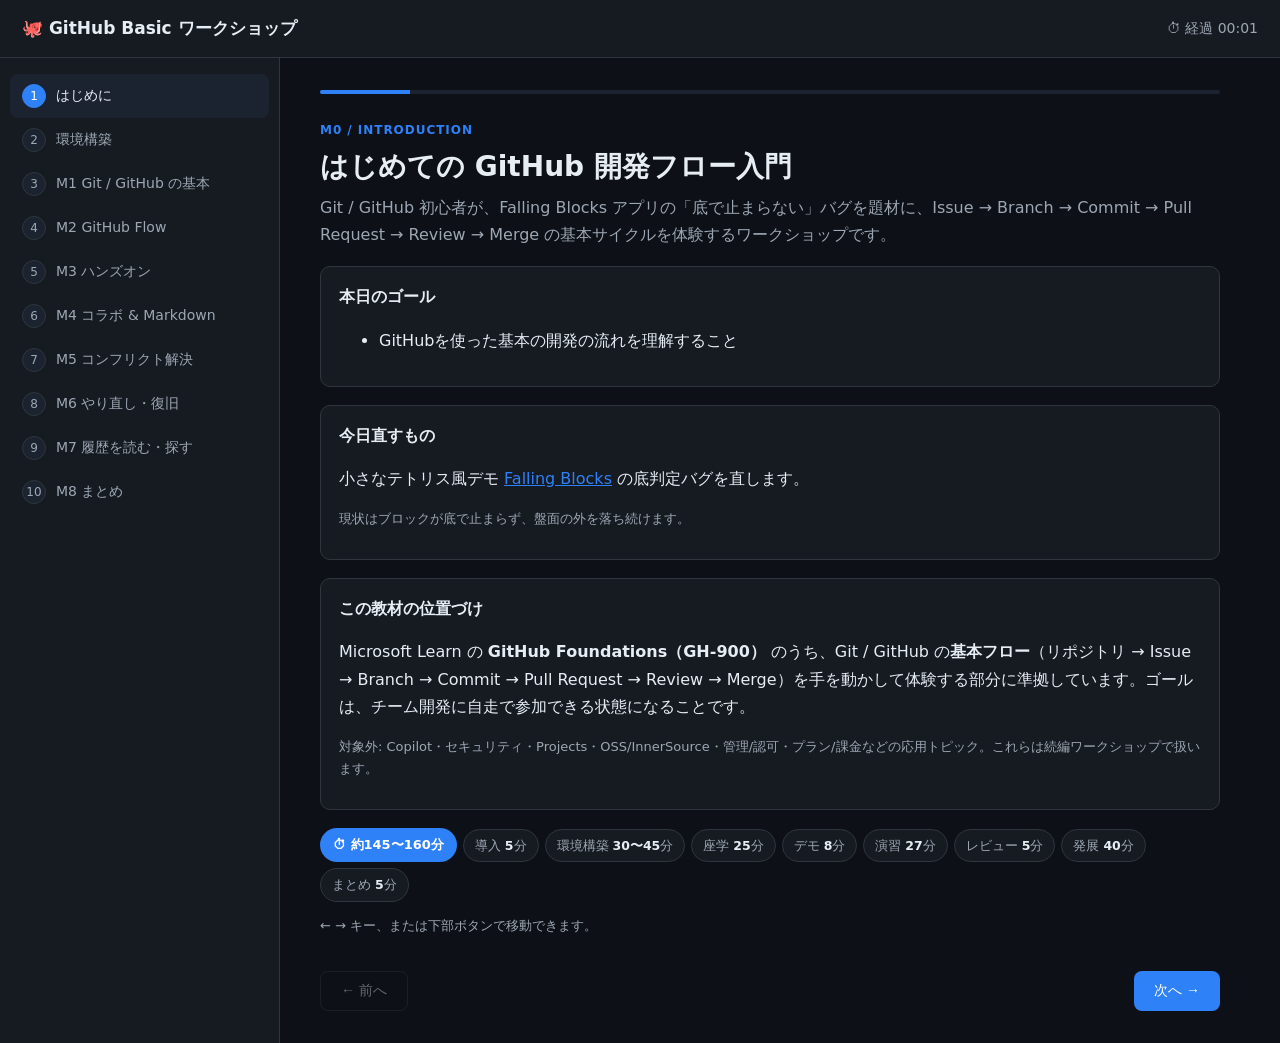
==== commit 9aee1706: "GH-900 設計ガイドへ寄せてスライドを8→10セクションに再構成 - M4 コラボ&Markdown / M7 履歴を読む・探す を新設(テーマC/D/F) - M0に教材の位置づけカード追加・タ" ====
--- a/handson/index.html
+++ b/handson/index.html
@@ -4,7 +4,7 @@
 <meta charset="utf-8">
 <meta name="viewport" content="width=device-width, initial-scale=1">
 <title>GitHub Basic ワークショップ</title>
-<link rel="stylesheet" href="assets/style.css?v=r2">
+<link rel="stylesheet" href="assets/style.css?v=r3">
 </head>
 <body>
 <header class="topbar">
@@ -20,9 +20,11 @@
       <li>M1 Git / GitHub の基本</li>
       <li>M2 GitHub Flow</li>
       <li>M3 ハンズオン</li>
-      <li>M4 コンフリクト解決</li>
-      <li>M5 やり直し・復旧</li>
-      <li>M6 まとめ</li>
+      <li>M4 コラボ &amp; Markdown</li>
+      <li>M5 コンフリクト解決</li>
+      <li>M6 やり直し・復旧</li>
+      <li>M7 履歴を読む・探す</li>
+      <li>M8 まとめ</li>
     </ol>
   </nav>
 
@@ -47,15 +49,21 @@
         <p class="note">現状はブロックが底で止まらず、盤面の外を落ち続けます。</p>
       </div>
 
+      <div class="card">
+        <b>この教材の位置づけ</b>
+        <p>Microsoft Learn の <b>GitHub Foundations（GH-900）</b> のうち、Git / GitHub の<strong>基本フロー</strong>（リポジトリ → Issue → Branch → Commit → Pull Request → Review → Merge）を手を動かして体験する部分に準拠しています。ゴールは、チーム開発に自走で参加できる状態になることです。</p>
+        <p class="note">対象外: Copilot・セキュリティ・Projects・OSS/InnerSource・管理/認可・プラン/課金などの応用トピック。これらは続編ワークショップで扱います。</p>
+      </div>
+
       <div class="timeline" aria-label="所要時間の目安">
-        <span class="tl-total">⏱ 約125〜140分</span>
+        <span class="tl-total">⏱ 約145〜160分</span>
         <span class="tl-item">導入 <b>5</b>分</span>
         <span class="tl-item">環境構築 <b>30〜45</b>分</span>
         <span class="tl-item">座学 <b>25</b>分</span>
         <span class="tl-item">デモ <b>8</b>分</span>
         <span class="tl-item">演習 <b>27</b>分</span>
         <span class="tl-item">レビュー <b>5</b>分</span>
-        <span class="tl-item">応用 <b>20</b>分</span>
+        <span class="tl-item">発展 <b>40</b>分</span>
         <span class="tl-item">まとめ <b>5</b>分</span>
       </div>
 
@@ -88,6 +96,18 @@
           <tr><td>5</td><td>GitHub CLI（gh）</td><td>認証・PR作成をかんたんに</td><td>⭐推奨</td></tr>
         </table>
         <p class="note">🔑 ゴール: 終わると自分のPCから <code>git clone</code>（ダウンロード）と <code>git push</code>（アップロード）ができる状態になります。</p>
+      </div>
+
+      <div class="card">
+        <b>☁️ 代替ルート: Codespaces（ローカル構築が難しいとき）</b>
+        <p>ローカルに Git / VSCode をそろえるのが難しい場合は、<b>GitHub Codespaces</b> が使えます。ブラウザの中にクラウドの VSCode が開き、<b>Git・gh・エディタが最初から入った状態</b>で始められます。環境差でつまずきません。</p>
+        <table>
+          <tr><th>項目</th><th>内容</th></tr>
+          <tr><td>開き方</td><td>リポジトリの緑 <b>&lt; &gt; Code</b> → <b>Codespaces</b> タブ → <b>Create codespace on main</b></td></tr>
+          <tr><td>できること</td><td>本編の <code>git</code> コマンド・編集・push が<b>そのまま同じ手順</b>で動く（下の 1〜6 のインストールは不要）</td></tr>
+          <tr><td>料金</td><td>個人アカウントは<b>無料枠</b>あり（一定時間/月）。使い終わったら Stop すると節約できる</td></tr>
+        </table>
+        <p class="note">本教材は<b>ローカルを基本</b>に進めますが、Codespaces でも同じことができます（ターミナルは同じコマンド、編集は同じ VSCode）。迷ったら講師に相談してください。</p>
       </div>
 
       <h3 class="phase">1️⃣ Git を入れる</h3>
@@ -388,6 +408,18 @@
         <p class="note">✅ 事前に確認しておく: 自分の <b>GitHub アカウント名</b>（<code>&lt;github-id&gt;</code>）。GitHub 画面右上のアイコンをクリックすると <code>@ユーザー名</code>（例: <code>octocat</code>）が出ます。以降の Branch 名などで使います。</p>
       </div>
 
+      <div class="card">
+        <b>🎬 講師デモ: リポジトリをゼロから作る（見るだけ・2〜3分）</b>
+        <p>今日は用意済みのリポジトリを使いますが、<b>実務では自分でリポジトリを作る</b>ところから始まります。まず講師が画面で流れを見せます。</p>
+        <ol class="checklist ops">
+          <li><span class="lbl">押す:</span>画面右上の <b>＋</b> → <b>New repository</b></li>
+          <li><span class="lbl">入力:</span>Repository name を決める → 公開範囲（<b>Public</b> / <b>Private</b>）を選ぶ</li>
+          <li><span class="lbl">選ぶ:</span><b>Add a README</b> / <b>.gitignore</b>（言語テンプレート）/ <b>License</b> を必要に応じて追加</li>
+          <li><span class="lbl">押す:</span>緑 <b>Create repository</b></li>
+        </ol>
+        <p class="note">README・.gitignore・License は「最初に用意しておくと親切な初期ファイル」。作成後は、この後の手順と同じ流れ（clone → Branch → …）で開発できます。</p>
+      </div>
+
       <h3 class="phase">🛠️ 手順（どこで何をするか）</h3>
       <ol class="checklist ops">
         <li>
@@ -409,6 +441,7 @@
           <b>clone して VSCode で開く（PC）</b><br>
           <span class="lbl">押す:</span>緑 <b>&lt; &gt; Code</b> → <b>HTTPS</b> の URL をコピー<br>
           <span class="lbl">コマンド:</span><code>git clone &lt;URL&gt;</code> → <code>cd &lt;repo&gt;</code> → <code>code .</code>
+          <div class="note">☁️ 代替: ローカルに clone せず <b>&lt; &gt; Code → Codespaces → Create codespace</b> でも同じ手順を進められます（この場合この clone は不要。以降のターミナル操作は Codespace 内で行います）。</div>
           <div class="shot" data-shot="05-code-clone-url">📷 ここにスクショ → <code>images/05-code-clone-url.png</code></div>
         </li>
         <li>
@@ -464,7 +497,55 @@
     </section>
 
     <section class="step">
-      <p class="eyebrow">M4 / Conflicts</p>
+      <p class="eyebrow">M4 / Collaboration &amp; Markdown</p>
+      <h2>コラボ &amp; Markdown — Issue・PR で伝える</h2>
+      <p class="lead">GitHub の会話は <b>Issue</b> と <b>Pull Request</b> のコメントで進みます。読みやすく書くための <b>Markdown</b> と、人・作業をつなぐ <b>@メンション・ラベル・Issue と PR の紐付け</b> を押さえます。</p>
+
+      <h3 class="phase">✍️ Markdown の基本記法</h3>
+      <p>Issue・PR コメント・README は Markdown で書けます。左のように書くと、右のように表示されます。</p>
+      <table>
+        <tr><th>書き方</th><th>表示</th></tr>
+        <tr><td><code>## 見出し</code></td><td>大きな見出し</td></tr>
+        <tr><td><code>- 箇条書き</code></td><td>・箇条書き</td></tr>
+        <tr><td><code>1. 番号付き</code></td><td>1. 番号付き</td></tr>
+        <tr><td><code>**太字**</code></td><td><b>太字</b></td></tr>
+        <tr><td><code>`コード`</code></td><td><code>コード</code></td></tr>
+        <tr><td><code>- [ ] タスク</code> / <code>- [x] 完了</code></td><td>☐ タスク ／ ☑ 完了</td></tr>
+        <tr><td><code>[リンク](https://github.com)</code></td><td>リンク</td></tr>
+      </table>
+      <p>複数行のコードは <b>バッククォート3つ</b>で囲みます（言語名を付けると色が付きます）。</p>
+<pre><code>```js
+const FLOOR_ROW = ROWS - 1;
+```</code></pre>
+      <p class="note">💡 送信前に、入力欄上の <b>Preview</b> タブで表示を確認できます。</p>
+
+      <h3 class="phase">🔗 人と作業をつなぐ</h3>
+      <div class="card">
+        <b>@メンション・ラベル・アサイン</b>
+        <ul>
+          <li><b>@メンション</b>: コメントに <code>@ユーザー名</code> と書くと相手に通知が届く（例: <code>@octocat レビューお願いします</code>）</li>
+          <li><b>ラベル（Labels）</b>: Issue/PR に <code>bug</code> <code>question</code> などの分類を付けて探しやすくする</li>
+          <li><b>アサイン（Assignees）</b>: 「誰がやるか」を割り当てる。右サイドバーの <b>Assignees</b> から選ぶ</li>
+        </ul>
+      </div>
+      <div class="card">
+        <b>Issue と Pull Request を紐付ける（closes #）</b>
+        <p>PR 本文に <code>Closes #&lt;issue-number&gt;</code> と書くと、その PR が <b>Merge された瞬間に対応 Issue が自動で閉じます</b>。「この修正はどの Issue のためか」も一目で分かります。</p>
+        <p class="note">✅ M3 の手順でも <code>Closes #&lt;issue-number&gt;</code> を PR 本文に入れました。これがこの紐付けです。<code>closes</code> / <code>fixes</code> / <code>resolves</code> のどれでも同じ働きをします。</p>
+      </div>
+
+      <h3 class="phase">💬 Issues と Discussions の違い</h3>
+      <table>
+        <tr><th></th><th>使いどころ</th></tr>
+        <tr><td><b>Issues</b></td><td><b>やること・バグ・タスク</b>を記録し、閉じるまで追う（今回のハンズオンで使用）</td></tr>
+        <tr><td><b>Discussions</b></td><td>結論を急がない <b>質問・アイデア・雑談</b>。閉じずに会話を続ける場</td></tr>
+        <tr><td><b>通知 / Watch</b></td><td>リポジトリを <b>Watch</b> すると更新が通知に届く。右上のベル 🔔 で確認・管理</td></tr>
+      </table>
+      <p class="doclink">詳しく見る: <a href="../docs/basic-features.md">GitHub の基本機能</a></p>
+    </section>
+
+    <section class="step">
+      <p class="eyebrow">M5 / Conflicts</p>
       <h2>コンフリクト解決</h2>
       <p class="lead">同じ行を2人が別々に変えると、Git は自動で決められず <b>コンフリクト（衝突）</b> になります。<b>エラーではなく「どちらを採用するか人に聞いている」サイン</b>。落ち着いて直せば必ず解決できます。</p>
 
@@ -519,7 +600,7 @@
     </section>
 
     <section class="step">
-      <p class="eyebrow">M5 / Undo &amp; Recovery</p>
+      <p class="eyebrow">M6 / Undo &amp; Recovery</p>
       <h2>やり直し・復旧</h2>
       <p class="lead">Git は履歴を残すので <b>たいていの操作はやり直せます</b>。あわてて強い操作をする前に、まず <code>git status</code> と <code>git log --oneline</code> で状況を確認しましょう。</p>
 
@@ -560,7 +641,62 @@
     </section>
 
     <section class="step">
-      <p class="eyebrow">M6 / Wrap-up</p>
+      <p class="eyebrow">M7 / History</p>
+      <h2>履歴を読む・探す</h2>
+      <p class="lead">Git は変更を全部履歴に残します。<b>「いつ・誰が・なぜ変えたか」を後からたどれる</b>のが強みです。読み方と探し方を知っておくと、調査もレビューも速くなります。</p>
+
+      <figure class="figure">
+        <svg viewBox="0 0 720 90" role="img" aria-label="commitが左から右へ時系列に積み重なり、履歴になっていく図。">
+          <line x1="60" y1="45" x2="660" y2="45" stroke="#30363d" stroke-width="2"/>
+          <circle cx="120" cy="45" r="16" fill="#1c2330" stroke="#3fb950" stroke-width="2"/>
+          <circle cx="280" cy="45" r="16" fill="#1c2330" stroke="#3fb950" stroke-width="2"/>
+          <circle cx="440" cy="45" r="16" fill="#1c2330" stroke="#3fb950" stroke-width="2"/>
+          <circle cx="600" cy="45" r="16" fill="#1c2330" stroke="#3fb950" stroke-width="2"/>
+          <text x="120" y="50" fill="#e6edf3" font-size="12" text-anchor="middle">C1</text>
+          <text x="280" y="50" fill="#e6edf3" font-size="12" text-anchor="middle">C2</text>
+          <text x="440" y="50" fill="#e6edf3" font-size="12" text-anchor="middle">C3</text>
+          <text x="600" y="50" fill="#e6edf3" font-size="12" text-anchor="middle">C4</text>
+          <text x="120" y="80" fill="#9da7b3" font-size="11" text-anchor="middle">最初の保存</text>
+          <text x="600" y="80" fill="#9da7b3" font-size="11" text-anchor="middle">最新の状態</text>
+          <text x="60" y="28" fill="#9da7b3" font-size="11">← 過去</text>
+          <text x="660" y="28" fill="#9da7b3" font-size="11" text-anchor="end">現在 →</text>
+        </svg>
+        <figcaption>履歴は commit の連なり。<b>log で並びを見て、blame で1行の由来を追い、検索で目的の変更にたどり着く</b>のが基本の3手です。</figcaption>
+      </figure>
+
+      <h3 class="phase">📜 履歴を見る（log）</h3>
+      <p>コミットの並びを新しい順に表示します。</p>
+<pre><code>git log --oneline -10</code></pre>
+      <p>枝分かれ（Branch / Merge）も見たいときはグラフ表示にします。</p>
+<pre><code>git log --oneline --graph --all</code></pre>
+      <p class="note">GitHub 上では <b>Commits</b> タブや、ファイル画面の <b>History</b> ボタンからも同じ履歴が読めます。</p>
+
+      <h3 class="phase">🔎 1行の由来を追う（blame）</h3>
+      <p>その行を「最後に変えた commit・人・日時」を表示します。バグの原因になった変更を探すときに便利です。</p>
+<pre><code>git blame app/falling-blocks/game.js</code></pre>
+      <p class="note">GitHub 上ではファイルを開いて <b>Blame</b> ボタン。行をクリックすると、その変更の commit / PR へたどれます。</p>
+
+      <h3 class="phase">🧭 探す・つなげる</h3>
+      <div class="card">
+        <b>検索フィルター</b>
+        <ul>
+          <li>Issues / Pull requests の検索欄で絞り込み: <code>is:issue is:open</code>、<code>is:pr is:merged</code>、<code>author:&lt;github-id&gt;</code>、<code>label:bug</code></li>
+          <li>コード検索: リポジトリ上部の検索窓に語句を入れて、ファイル横断で探す</li>
+        </ul>
+      </div>
+      <div class="card">
+        <b>相互リンク（cross-linking）</b>
+        <ul>
+          <li>コメントに <code>#&lt;番号&gt;</code> と書くと Issue / PR へのリンクになる（例: <code>#12</code>）</li>
+          <li>commit の SHA（<code>a1b2c3d</code> など）を書くと、その commit へリンクする</li>
+          <li><code>Closes #&lt;番号&gt;</code> は M4 で見た「Issue と PR を結ぶ」書き方。履歴を後からたどる地図になる</li>
+        </ul>
+      </div>
+      <p class="doclink">詳しく見る: <a href="../docs/github-flow.md">GitHub Flow</a></p>
+    </section>
+
+    <section class="step">
+      <p class="eyebrow">M8 / Wrap-up</p>
       <h2>まとめ</h2>
       <p class="lead">今日の体験を、実務で使う GitHub の基本動作につなげます。</p>
 
@@ -572,6 +708,8 @@
           <li>Pull Request では何を確認しましたか？</li>
           <li>Review コメントがあると何がよくなりますか？</li>
           <li>Merge 後、既定ブランチはどう変わりましたか？</li>
+          <li>コンフリクトはどんなときに起きますか？ 直すとき最後に必ずすることは？</li>
+          <li>「その行を誰がいつ変えたか」を知るには何を見ますか？（log / blame）</li>
         </ul>
       </div>
 
@@ -581,7 +719,7 @@
 
       <div class="card next-workshops">
         <b>▶ 次に受けるワークショップ</b>
-        <p class="note">この基本編の後に続くワークショップです（リンクは準備中）。</p>
+        <p class="note">この基本編（GH-900 の基本フロー部分）の後に続くワークショップです。GH-900 の応用トピック（Copilot・セキュリティなど）もここから広げていきます。リンクは準備中です。</p>
         <div class="ws-grid">
           <a class="ws-card" href="#">
             <span class="ws-badge">GHCP · Basic</span>
@@ -605,6 +743,6 @@
   </main>
 </div>
 
-<script src="assets/app.js?v=r2"></script>
+<script src="assets/app.js?v=r3"></script>
 </body>
 </html>
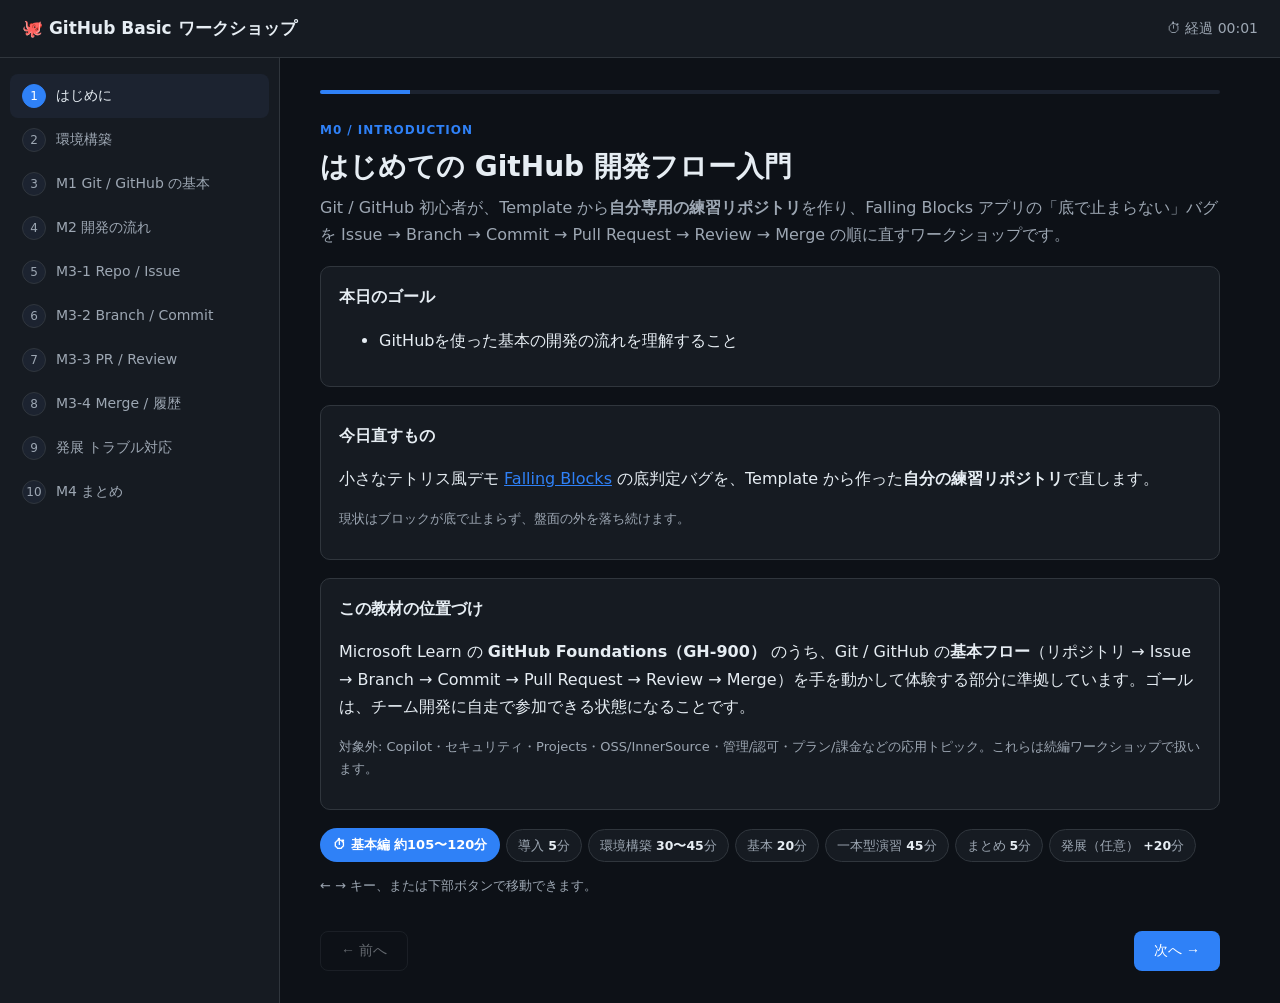
==== commit 6d19d996: "Template Repoから履歴確認までを一本の演習に統合 - 参加者ごとの練習Repo作成とペアCollaboratorを導入 - Markdown・PRレビュー・log/blameを実習手順へ統" ====
--- a/handson/index.html
+++ b/handson/index.html
@@ -4,7 +4,7 @@
 <meta charset="utf-8">
 <meta name="viewport" content="width=device-width, initial-scale=1">
 <title>GitHub Basic ワークショップ</title>
-<link rel="stylesheet" href="assets/style.css?v=r3">
+<link rel="stylesheet" href="assets/style.css?v=r4">
 </head>
 <body>
 <header class="topbar">
@@ -18,13 +18,13 @@
       <li class="active">はじめに</li>
       <li>環境構築</li>
       <li>M1 Git / GitHub の基本</li>
-      <li>M2 GitHub Flow</li>
-      <li>M3 ハンズオン</li>
-      <li>M4 コラボ &amp; Markdown</li>
-      <li>M5 コンフリクト解決</li>
-      <li>M6 やり直し・復旧</li>
-      <li>M7 履歴を読む・探す</li>
-      <li>M8 まとめ</li>
+      <li>M2 開発の流れ</li>
+      <li>M3-1 Repo / Issue</li>
+      <li>M3-2 Branch / Commit</li>
+      <li>M3-3 PR / Review</li>
+      <li>M3-4 Merge / 履歴</li>
+      <li>発展 トラブル対応</li>
+      <li>M4 まとめ</li>
     </ol>
   </nav>
 
@@ -34,7 +34,7 @@
     <section class="step active">
       <p class="eyebrow">M0 / Introduction</p>
       <h2>はじめての GitHub 開発フロー入門</h2>
-      <p class="lead">Git / GitHub 初心者が、Falling Blocks アプリの「底で止まらない」バグを題材に、Issue → Branch → Commit → Pull Request → Review → Merge の基本サイクルを体験するワークショップです。</p>
+      <p class="lead">Git / GitHub 初心者が、Template から<strong>自分専用の練習リポジトリ</strong>を作り、Falling Blocks アプリの「底で止まらない」バグを Issue → Branch → Commit → Pull Request → Review → Merge の順に直すワークショップです。</p>
 
       <div class="card">
         <b>本日のゴール</b>
@@ -45,7 +45,7 @@
 
       <div class="card">
         <b>今日直すもの</b>
-        <p>小さなテトリス風デモ <a href="../app/falling-blocks/">Falling Blocks</a> の底判定バグを直します。</p>
+        <p>小さなテトリス風デモ <a href="../app/falling-blocks/">Falling Blocks</a> の底判定バグを、Template から作った<strong>自分の練習リポジトリ</strong>で直します。</p>
         <p class="note">現状はブロックが底で止まらず、盤面の外を落ち続けます。</p>
       </div>
 
@@ -56,15 +56,13 @@
       </div>
 
       <div class="timeline" aria-label="所要時間の目安">
-        <span class="tl-total">⏱ 約145〜160分</span>
+        <span class="tl-total">⏱ 基本編 約105〜120分</span>
         <span class="tl-item">導入 <b>5</b>分</span>
         <span class="tl-item">環境構築 <b>30〜45</b>分</span>
-        <span class="tl-item">座学 <b>25</b>分</span>
-        <span class="tl-item">デモ <b>8</b>分</span>
-        <span class="tl-item">演習 <b>27</b>分</span>
-        <span class="tl-item">レビュー <b>5</b>分</span>
-        <span class="tl-item">発展 <b>40</b>分</span>
+        <span class="tl-item">基本 <b>20</b>分</span>
+        <span class="tl-item">一本型演習 <b>45</b>分</span>
         <span class="tl-item">まとめ <b>5</b>分</span>
+        <span class="tl-item">発展（任意） <b>+20</b>分</span>
       </div>
 
       <p class="note">← → キー、または下部ボタンで移動できます。</p>
@@ -73,7 +71,7 @@
     <section class="step" data-step="setup">
       <p class="eyebrow">Setup / 環境構築</p>
       <h2>環境構築 — 開発に必要なツールをそろえる</h2>
-      <p class="lead">コードの修正は<b>自分のPCの VSCode</b>で行います。まず「前提」を確認し、次に <b>Git・VSCode・ターミナル・GitHub認証</b> をそろえます。<b>何も入っていなくてもOK</b>。順番に用意すれば <code>git clone</code> と <code>git push</code> ができる状態になります。<span class="note">所要 約30〜45分・本編の時間には含みません</span></p>
+      <p class="lead">基本は<b>自分のPCの VSCode</b>で進めます。まず <b>Git・VSCode・ターミナル・GitHub認証</b> をそろえます。<b>何も入っていなくてもOK</b>。ローカル構築が難しければ Codespaces を選べます。<span class="note">所要 約30〜45分。事前に済ませた場合、当日の基本編は約75分です</span></p>
 
       <div class="card">
         <b>前提事項</b>
@@ -100,14 +98,14 @@
 
       <div class="card">
         <b>☁️ 代替ルート: Codespaces（ローカル構築が難しいとき）</b>
-        <p>ローカルに Git / VSCode をそろえるのが難しい場合は、<b>GitHub Codespaces</b> が使えます。ブラウザの中にクラウドの VSCode が開き、<b>Git・gh・エディタが最初から入った状態</b>で始められます。環境差でつまずきません。</p>
+        <p>ローカルに Git / VSCode をそろえるのが難しい場合は、<b>GitHub Codespaces</b> が使えます。ブラウザの中にクラウドの VSCode が開き、<b>Git・gh・エディタが最初から入った状態</b>で始められます。</p>
         <table>
           <tr><th>項目</th><th>内容</th></tr>
-          <tr><td>開き方</td><td>リポジトリの緑 <b>&lt; &gt; Code</b> → <b>Codespaces</b> タブ → <b>Create codespace on main</b></td></tr>
-          <tr><td>できること</td><td>本編の <code>git</code> コマンド・編集・push が<b>そのまま同じ手順</b>で動く（下の 1〜6 のインストールは不要）</td></tr>
+          <tr><td>開き方</td><td>M3-1 で自分の練習Repoを作った後、緑 <b>&lt; &gt; Code</b> → <b>Codespaces</b> → <b>Create codespace on main</b></td></tr>
+          <tr><td>できること</td><td>本編の <code>git</code> コマンド・編集・push が同じように動く（下のインストールと認証設定は不要）</td></tr>
           <tr><td>料金</td><td>個人アカウントは<b>無料枠</b>あり（一定時間/月）。使い終わったら Stop すると節約できる</td></tr>
         </table>
-        <p class="note">本教材は<b>ローカルを基本</b>に進めますが、Codespaces でも同じことができます（ターミナルは同じコマンド、編集は同じ VSCode）。迷ったら講師に相談してください。</p>
+        <p class="note">Codespaces を選ぶ人は、ここでは GitHub にサインインできることだけ確認し、<a href="#" data-goto="practice-start"><b>M3-1</b></a> へ進んでから起動します。</p>
       </div>
 
       <h3 class="phase">1️⃣ Git を入れる</h3>
@@ -167,13 +165,15 @@
 ssh -T git@github.com</code></pre>
       <p class="note">途中の質問は Enter でOK。表示された公開鍵を GitHub の <b>Settings &gt; SSH and GPG keys</b> に登録します。<code>Hi &lt;ID&gt;!</code> と出れば成功。迷ったら A、困ったら講師へ（認証まわりは環境差が大きいので一人で悩まなくてOK）。</p>
 
-      <h3 class="phase">6️⃣ 動作確認（clone と push の手前まで）</h3>
-      <p><code>&lt;owner&gt;/&lt;repo&gt;</code> は講師案内のリポジトリなど、実際の値に置き換えます。</p>
-<pre><code>git clone https://github.com/&lt;owner&gt;/&lt;repo&gt;.git
-cd &lt;repo&gt;
-git log --oneline -5
-git fetch</code></pre>
-      <p class="note"><code>git fetch</code> がエラーなく終われば認証OK（実際の push は本編で行います）。SSH を選んだ場合の clone は <code>git@github.com:&lt;owner&gt;/&lt;repo&gt;.git</code> 形式です。</p>
+      <h3 class="phase">6️⃣ 動作確認</h3>
+      <p>ローカルを使う人は、GitとCommit設定を確認します。</p>
+<pre><code>git --version
+git config --global user.name</code></pre>
+      <p>A（GitHub CLI）を選んだ場合:</p>
+<pre><code>gh auth status</code></pre>
+      <p>C（SSH）を選んだ場合:</p>
+<pre><code>ssh -T git@github.com</code></pre>
+      <p class="note">B（HTTPS）は初回push時にブラウザ認証を確認します。実際の <code>clone</code> / <code>push</code> は、自分の練習Repoを作った後に行います。</p>
 
       <div class="card">
         <b>うまくいかないとき</b>
@@ -194,7 +194,7 @@
           <li><code>git --version</code> がバージョンを表示する</li>
           <li>VS Code でフォルダを開ける</li>
           <li><code>git config --global user.name</code> に名前が出る</li>
-          <li><code>git clone</code> / <code>git fetch</code> が通る（認証OK）</li>
+          <li>選んだ認証方法（GitHub CLI / HTTPS / SSH）の準備ができている</li>
         </ul>
       </div>
     </section>
@@ -253,7 +253,7 @@
       <h3 class="phase">📖 用語解説</h3>
       <dl class="terms">
         <dt>Repository <span class="en">repo</span></dt>
-        <dd>プロジェクトの<strong>ファイルと変更履歴</strong>をまとめて置く場所。1つのアプリや教材ごとに1つ作るのが基本です。<span class="ex">本ワークショップではこのリポジトリが全員の作業場所になります。</span></dd>
+        <dd>プロジェクトの<strong>ファイルと変更履歴</strong>をまとめて置く場所。1つのアプリや教材ごとに1つ作るのが基本です。<span class="ex">本ワークショップでは、Template から参加者ごとに1つ作ります。</span></dd>
 
         <dt>main <span class="en">main</span></dt>
         <dd>チームにとっての<strong>「今の正しい状態」</strong>を表す基準のブランチ。ここに直接変更せず、Branch と Pull Request を通して反映します。</dd>
@@ -396,254 +396,133 @@
       <p class="doclink">詳しく見る: <a href="../docs/github-flow.md">GitHub Flow</a></p>
     </section>
 
+    <section class="step" data-step="practice-start">
+      <p class="eyebrow">M3-1 / Repository &amp; Issue</p>
+      <h2>自分の練習Repoを作り、Issueで作業を始める</h2>
+      <p class="lead">ここから最後まで、<strong>1つの自分専用Repo</strong>を使います。Templateで初期ファイルを受け取り、ペアを招待し、MarkdownでバグをIssueにします。</p>
+
+      <h3 class="phase">1️⃣ Template からリポジトリを作る</h3>
+      <ol class="checklist ops">
+        <li><span class="lbl">開く:</span><a href="https://github.com/Tachaan/github-basic-practice"><code>Tachaan/github-basic-practice</code></a></li>
+        <li><span class="lbl">押す:</span>緑 <b>Use this template</b> → <b>Create a new repository</b></li>
+        <li><span class="lbl">入力:</span>Owner は自分、Repository name は <code>github-basic-practice-&lt;github-id&gt;</code></li>
+        <li><span class="lbl">選ぶ:</span><b>Public</b>（ワークショップ推奨）→ <b>Create repository</b></li>
+      </ol>
+      <div class="note">✅ 作成後: URL が <code>github.com/&lt;github-id&gt;/github-basic-practice-&lt;github-id&gt;</code>、既定Branchが <code>main</code> ならOK。TemplateはForkではなく、初期ファイルと最初の履歴をコピーした<strong>独立した新規Repo</strong>です。</div>
+      <p class="note">通常の <b>New repository</b> では README・.gitignore・License を選びます。今回は教材を同じ状態から始めるためTemplateを使い、READMEと.gitignoreをまとめて受け取ります。</p>
+      <div class="shot" data-shot="00-use-template">📷 ここにスクショ → <code>images/00-use-template.png</code></div>
+
+      <h3 class="phase">2️⃣ Review相手をCollaboratorに追加する</h3>
+      <ol class="checklist ops">
+        <li><span class="lbl">押す:</span><b>Settings</b> → <b>Collaborators</b> → <b>Add people</b></li>
+        <li><span class="lbl">入力:</span>ペアのGitHub ID（<code>&lt;partner-id&gt;</code>）→ 招待を送る</li>
+        <li><span class="lbl">相手:</span>通知またはメールから <b>Accept invitation</b></li>
+      </ol>
+      <p class="note">Public Repoなら招待前でも閲覧・コメントできます。招待で詰まった場合はPRのURLをペアへ共有して先へ進み、MergeはRepo所有者が行います。</p>
+
+      <h3 class="phase">3️⃣ バグを確認してIssueを書く</h3>
+      <p>まず <a href="../app/falling-blocks/">Falling Blocks</a> を開き、ブロックが底で止まらないことを確認します。その後、自分のRepoで <b>Issues → New issue → Workshop task</b> を開きます。</p>
+      <table>
+        <tr><th>入力・設定</th><th>今回の値</th></tr>
+        <tr><td>Title</td><td><code>Fix Falling Blocks floor detection</code></td></tr>
+        <tr><td>本文</td><td>Template本文の <code>&lt;github-id&gt;</code> を自分のIDへ置換</td></tr>
+        <tr><td>Labels</td><td><code>bug</code></td></tr>
+        <tr><td>Assignees</td><td>自分</td></tr>
+      </table>
+      <p>本文ではMarkdownの見出し・箇条書き・コード・タスクリストを実際に使います。</p>
+<pre><code>## Goal / 目的
+- [ ] `FLOOR_ROW` を修正する
+- [ ] Review 後に Merge する
+
+@YOUR-PARTNER-ID Reviewをお願いします。</code></pre>
+      <div class="note">💡 <b>Preview</b> で表示を確認してから作成します。作成後の <code>#番号</code> を控えてください。@メンションとWatchは通知につながります。結論を急がない質問やアイデアは <b>Discussions</b> を使います。</div>
+      <div class="shot" data-shot="03-issue-form-filled">📷 ここにスクショ → <code>images/03-issue-form-filled.png</code></div>
+    </section>
+
     <section class="step">
-      <p class="eyebrow">M3 / Hands-on</p>
-      <h2>ハンズオン: Falling Blocks の底判定バグを直す</h2>
-      <p class="lead">ブロックが底で止まらず落ち続ける原因を <code>app/falling-blocks/game.js</code> で修正します。修正は<b>自分のPCの VSCode</b>、Issue・Pull Request・Review・Merge は<b>GitHub（ブラウザ）</b>で行います。</p>
-
-      <div class="card">
-        <b>🧰 事前準備（必須）</b>
-        <p>コードは自分のPCの VSCode で直します。<b>Git / VSCode / GitHub認証</b> を先に用意してください。</p>
-        <p class="doclink">→ このスライドの <a href="#" data-goto="setup"><b>② 環境構築</b></a> を参照（必要ツール・インストール・認証）</p>
-        <p class="note">✅ 事前に確認しておく: 自分の <b>GitHub アカウント名</b>（<code>&lt;github-id&gt;</code>）。GitHub 画面右上のアイコンをクリックすると <code>@ユーザー名</code>（例: <code>octocat</code>）が出ます。以降の Branch 名などで使います。</p>
-      </div>
-
-      <div class="card">
-        <b>🎬 講師デモ: リポジトリをゼロから作る（見るだけ・2〜3分）</b>
-        <p>今日は用意済みのリポジトリを使いますが、<b>実務では自分でリポジトリを作る</b>ところから始まります。まず講師が画面で流れを見せます。</p>
-        <ol class="checklist ops">
-          <li><span class="lbl">押す:</span>画面右上の <b>＋</b> → <b>New repository</b></li>
-          <li><span class="lbl">入力:</span>Repository name を決める → 公開範囲（<b>Public</b> / <b>Private</b>）を選ぶ</li>
-          <li><span class="lbl">選ぶ:</span><b>Add a README</b> / <b>.gitignore</b>（言語テンプレート）/ <b>License</b> を必要に応じて追加</li>
-          <li><span class="lbl">押す:</span>緑 <b>Create repository</b></li>
-        </ol>
-        <p class="note">README・.gitignore・License は「最初に用意しておくと親切な初期ファイル」。作成後は、この後の手順と同じ流れ（clone → Branch → …）で開発できます。</p>
-      </div>
-
-      <h3 class="phase">🛠️ 手順（どこで何をするか）</h3>
+      <p class="eyebrow">M3-2 / Branch &amp; Commit</p>
+      <h2>Repoを開き、Branchで修正してCommitする</h2>
+      <p class="lead">自分のRepoをローカルまたはCodespacesで開きます。<code>main</code> は直接変更せず、作業Branchでバグを直してGitHubへ送ります。</p>
+
+      <h3 class="phase">4️⃣ Repoを開く</h3>
+      <div class="card">
+        <b>ローカル（基本）</b>
+        <p>自分のRepoの <b>&lt; &gt; Code → HTTPS</b> でURLをコピーして実行します。</p>
+<pre><code>git clone &lt;コピーしたURL&gt;
+cd github-basic-practice-&lt;github-id&gt;
+code .</code></pre>
+      </div>
+      <div class="card">
+        <b>Codespaces（代替）</b>
+        <p>自分のRepoの <b>&lt; &gt; Code → Codespaces → Create codespace on main</b>。開いたクラウドVSCodeのターミナルで、以降の同じgitコマンドを実行します。</p>
+      </div>
+      <div class="shot" data-shot="05-code-clone-url">📷 ここにスクショ → <code>images/05-code-clone-url.png</code></div>
+
+      <h3 class="phase">5️⃣ アプリを開いて、Branchで1行直す</h3>
+      <p><b>ローカル:</b> <code>app/falling-blocks/index.html</code> をダブルクリック。<b>Codespaces:</b> 下のコマンドを実行し、Portsに出るURLを開きます。</p>
+<pre><code>python -m http.server 8000</code></pre>
+      <p>バグを確認したら、ターミナルで作業Branchを作ります。</p>
+<pre><code>git switch -c fix-falling-blocks-floor-&lt;github-id&gt;
+git branch</code></pre>
+      <p><code>app/falling-blocks/game.js</code> の <code>FLOOR_ROW</code> を次の1行へ直して保存します。</p>
+<pre><code>const FLOOR_ROW = ROWS - 1;</code></pre>
+      <div class="note">✅ 確認: VSCode左下／<code>git branch</code> が <code>main</code> ではなく作業Branch。再読み込みするとブロックが底で止まります。</div>
+      <div class="shot" data-shot="07-vscode-edit">📷 ここにスクショ → <code>images/07-vscode-edit.png</code></div>
+
+      <h3 class="phase">6️⃣ 差分を確認してCommit / Pushする</h3>
+<pre><code>git status
+git diff
+git add app/falling-blocks/game.js
+git commit -m "Fix Falling Blocks floor detection"
+git push -u origin fix-falling-blocks-floor-&lt;github-id&gt;</code></pre>
+      <div class="note">🔑 <code>git diff</code> で関係ない変更がないことを見てからCommitします。Commitは保存ポイント、Pushはその履歴をGitHubへ送る操作です。</div>
+      <div class="shot" data-shot="08-terminal-commit-push">📷 ここにスクショ → <code>images/08-terminal-commit-push.png</code></div>
+    </section>
+
+    <section class="step">
+      <p class="eyebrow">M3-3 / Pull Request &amp; Review</p>
+      <h2>Pull Requestで相談し、ペアでReviewする</h2>
+      <p class="lead">修正をすぐmainへ入れず、Pull Requestに差分・目的・会話を集めます。ここでIssueとの紐付けとReviewを実際に行います。</p>
+
+      <h3 class="phase">7️⃣ Pull Requestを作る</h3>
       <ol class="checklist ops">
-        <li>
-          <b>Issue を作る（GitHub）</b><br>
-          <span class="lbl">押す:</span><b>Issues</b> タブ → 右上の緑 <b>New issue</b> → 右下の緑 <b>Submit new issue</b><br>
-          <span class="lbl">入力:</span>下の内容を入力（<code>&lt;github-id&gt;</code> は自分のIDに置換）
-          <table>
-            <tr><th>入力欄</th><th>入力する内容</th></tr>
-            <tr><td>Title</td><td><code>Fix Falling Blocks floor detection</code></td></tr>
-            <tr><td>本文: Goal</td><td>ブロックが盤面の外へ落ち続けるバグを直す</td></tr>
-            <tr><td>本文: Current behavior</td><td>底で止まらず落ち続ける</td></tr>
-            <tr><td>本文: Expected behavior</td><td>盤面の底で止まる</td></tr>
-            <tr><td>本文: File / Branch</td><td><code>app/falling-blocks/game.js</code> / <code>fix-falling-blocks-floor-&lt;github-id&gt;</code></td></tr>
-          </table>
-          <div class="note">✅ 作成後: タイトル横／URL 末尾の <code>#番号</code> が <b>Issue 番号</b>（<code>&lt;issue-number&gt;</code>）。あとで PR 本文の <code>Closes #&lt;issue-number&gt;</code> で使うので控えておく。</div>
-          <div class="shot" data-shot="03-issue-form-filled">📷 ここにスクショ → <code>images/03-issue-form-filled.png</code></div>
-        </li>
-        <li>
-          <b>clone して VSCode で開く（PC）</b><br>
-          <span class="lbl">押す:</span>緑 <b>&lt; &gt; Code</b> → <b>HTTPS</b> の URL をコピー<br>
-          <span class="lbl">コマンド:</span><code>git clone &lt;URL&gt;</code> → <code>cd &lt;repo&gt;</code> → <code>code .</code>
-          <div class="note">☁️ 代替: ローカルに clone せず <b>&lt; &gt; Code → Codespaces → Create codespace</b> でも同じ手順を進められます（この場合この clone は不要。以降のターミナル操作は Codespace 内で行います）。</div>
-          <div class="shot" data-shot="05-code-clone-url">📷 ここにスクショ → <code>images/05-code-clone-url.png</code></div>
-        </li>
-        <li>
-          <b>アプリを開いてバグを確認（PC）</b><br>
-          <span class="lbl">開く:</span>エクスプローラー / Finder で <code>app/falling-blocks/index.html</code> をダブルクリック（ブラウザで開く）<br>
-          <span class="lbl">見る:</span>ブロックが盤面の底で止まらず落ち続けることを確認
-          <div class="note">サーバは不要です。ファイルをブラウザのウィンドウにドラッグしても開けます。VSCode なら拡張機能「Live Server」でも表示できます。</div>
-        </li>
-        <li>
-          <b>Branch を作って <code>game.js</code> を修正（PC）</b><br>
-          <span class="lbl">コマンド:</span><code>git switch -c fix-falling-blocks-floor-&lt;github-id&gt;</code><br>
-          <span class="lbl">修正対象:</span><code>app/falling-blocks/game.js</code> の <code>FLOOR_ROW</code><br>
-          <span class="lbl">VSCodeで:</span>次の1行に直して保存
-<pre><code>const FLOOR_ROW = ROWS - 1;</code></pre>
-          <div class="note">✅ 確認: 今いる Branch が <code>main</code> ではなく自分の作業 Branch（VSCode 左下の Branch 表示／<code>git branch</code>）。保存してアプリを再読み込みすると、ブロックが底で止まる。</div>
-          <div class="shot" data-shot="07-vscode-edit">📷 ここにスクショ → <code>images/07-vscode-edit.png</code></div>
-        </li>
-        <li>
-          <b>Commit / Push する（PC）</b><br>
-          <span class="lbl">コマンド:</span><code>git add app/falling-blocks/game.js</code> → <code>git commit -m "Fix Falling Blocks floor detection"</code><br>
-          <span class="lbl">送信:</span><code>git push -u origin fix-falling-blocks-floor-&lt;github-id&gt;</code>
-          <div class="shot" data-shot="08-terminal-commit-push">📷 ここにスクショ → <code>images/08-terminal-commit-push.png</code></div>
-        </li>
-        <li>
-          <b>Pull Request を作って Review する（GitHub）</b><br>
-          <span class="lbl">押す:</span>上部の緑 <b>Compare &amp; pull request</b> → 本文に <code>Closes #&lt;issue-number&gt;</code><br>
-          <span class="lbl">Review:</span>ペアの PR の <b>Files changed</b> → 右上 <b>Review changes</b> → 緑 <b>Submit review</b>
-          <div class="note">✅ 確認: PR の向きが <code>base: main</code> / <code>compare: fix-falling-blocks-floor-&lt;github-id&gt;</code>。<b>Files changed</b> が <code>app/falling-blocks/game.js</code> の差分中心。<code>Closes #&lt;issue-number&gt;</code> で Issue と PR がつながっている。</div>
-          <div class="shot" data-shot="13-review-changes">📷 ここにスクショ → <code>images/13-review-changes.png</code></div>
-        </li>
-        <li>
-          <b>Merge する（GitHub）</b><br>
-          <span class="lbl">押す:</span><b>Conversation</b> 最下部の緑 <b>Merge pull request</b> → <b>Confirm merge</b><br>
-          <span class="lbl">後片付け:</span><code>git switch main</code> → <code>git pull</code> → <code>git branch -d &lt;branch&gt;</code>
-          <div class="shot" data-shot="14-merge-pr">📷 ここにスクショ → <code>images/14-merge-pr.png</code></div>
-        </li>
+        <li><span class="lbl">押す:</span>自分のRepo上部の <b>Compare &amp; pull request</b></li>
+        <li><span class="lbl">確認:</span><code>base: main</code> ← <code>compare: fix-falling-blocks-floor-&lt;github-id&gt;</code></li>
+        <li><span class="lbl">入力:</span>PR Templateの <code>Closes #&lt;issue-number&gt;</code> を自分のIssue番号へ置換</li>
+        <li><span class="lbl">指定:</span>右側 <b>Reviewers</b> でペア（<code>&lt;partner-id&gt;</code>）を選ぶ</li>
+        <li><span class="lbl">押す:</span><b>Create pull request</b> → PRのURLをペアへ共有</li>
       </ol>
-
-      <div class="result">
-        <b>完了条件</b>
-        <ul>
-          <li>自分の Issue がある</li>
-          <li>自分の Pull Request がある</li>
-          <li>Pull Request に Review コメントが1つ以上ある</li>
-          <li>Pull Request が Merge されている</li>
-          <li>関連 Issue が Closed になっている、または閉じてよい状態になっている</li>
-          <li><code>app/falling-blocks/game.js</code> の底判定が修正されている</li>
-          <li>使い終わった作業 Branch を削除できる状態になっている</li>
-        </ul>
-      </div>
-
-      <p class="doclink">手順詳細: <a href="01-github-flow-web.md">基本編: VSCode で修正し、GitHub Flow を一周する</a></p>
+      <div class="note">✅ <b>Files changed</b> は <code>game.js</code> の1行中心。<code>Closes #番号</code> はIssueとPRを相互リンクし、Merge時にIssueを自動で閉じます。</div>
+
+      <h3 class="phase">8️⃣ ペアのPRをReviewする</h3>
+      <ol class="checklist ops">
+        <li><span class="lbl">開く:</span>ペアから共有されたPRのURL → <b>Files changed</b></li>
+        <li><span class="lbl">見る:</span><code>FLOOR_ROW</code>、不要な差分、Issueとの一致</li>
+        <li><span class="lbl">書く:</span>行の <b>＋</b> からコメント。必要なら <b>Insert a suggestion</b> で修正案を提案</li>
+        <li><span class="lbl">送る:</span><b>Review changes</b> → <b>Comment</b> または <b>Approve</b> → <b>Submit review</b></li>
+      </ol>
+<pre><code>FLOOR_ROW が ROWS - 1 になっていることを確認しました。
+ローカルでもブロックが底で止まりました。</code></pre>
+      <p class="note">Reviewは責める場ではなく、意図と差分を確認して安心してMergeするための会話です。Repo所有者はコメントへ返信し、修正があれば同じBranchへ再Pushします（PRは自動更新）。</p>
+      <div class="shot" data-shot="13-review-changes">📷 ここにスクショ → <code>images/13-review-changes.png</code></div>
     </section>
 
     <section class="step">
-      <p class="eyebrow">M4 / Collaboration &amp; Markdown</p>
-      <h2>コラボ &amp; Markdown — Issue・PR で伝える</h2>
-      <p class="lead">GitHub の会話は <b>Issue</b> と <b>Pull Request</b> のコメントで進みます。読みやすく書くための <b>Markdown</b> と、人・作業をつなぐ <b>@メンション・ラベル・Issue と PR の紐付け</b> を押さえます。</p>
-
-      <h3 class="phase">✍️ Markdown の基本記法</h3>
-      <p>Issue・PR コメント・README は Markdown で書けます。左のように書くと、右のように表示されます。</p>
-      <table>
-        <tr><th>書き方</th><th>表示</th></tr>
-        <tr><td><code>## 見出し</code></td><td>大きな見出し</td></tr>
-        <tr><td><code>- 箇条書き</code></td><td>・箇条書き</td></tr>
-        <tr><td><code>1. 番号付き</code></td><td>1. 番号付き</td></tr>
-        <tr><td><code>**太字**</code></td><td><b>太字</b></td></tr>
-        <tr><td><code>`コード`</code></td><td><code>コード</code></td></tr>
-        <tr><td><code>- [ ] タスク</code> / <code>- [x] 完了</code></td><td>☐ タスク ／ ☑ 完了</td></tr>
-        <tr><td><code>[リンク](https://github.com)</code></td><td>リンク</td></tr>
-      </table>
-      <p>複数行のコードは <b>バッククォート3つ</b>で囲みます（言語名を付けると色が付きます）。</p>
-<pre><code>```js
-const FLOOR_ROW = ROWS - 1;
-```</code></pre>
-      <p class="note">💡 送信前に、入力欄上の <b>Preview</b> タブで表示を確認できます。</p>
-
-      <h3 class="phase">🔗 人と作業をつなぐ</h3>
-      <div class="card">
-        <b>@メンション・ラベル・アサイン</b>
-        <ul>
-          <li><b>@メンション</b>: コメントに <code>@ユーザー名</code> と書くと相手に通知が届く（例: <code>@octocat レビューお願いします</code>）</li>
-          <li><b>ラベル（Labels）</b>: Issue/PR に <code>bug</code> <code>question</code> などの分類を付けて探しやすくする</li>
-          <li><b>アサイン（Assignees）</b>: 「誰がやるか」を割り当てる。右サイドバーの <b>Assignees</b> から選ぶ</li>
-        </ul>
-      </div>
-      <div class="card">
-        <b>Issue と Pull Request を紐付ける（closes #）</b>
-        <p>PR 本文に <code>Closes #&lt;issue-number&gt;</code> と書くと、その PR が <b>Merge された瞬間に対応 Issue が自動で閉じます</b>。「この修正はどの Issue のためか」も一目で分かります。</p>
-        <p class="note">✅ M3 の手順でも <code>Closes #&lt;issue-number&gt;</code> を PR 本文に入れました。これがこの紐付けです。<code>closes</code> / <code>fixes</code> / <code>resolves</code> のどれでも同じ働きをします。</p>
-      </div>
-
-      <h3 class="phase">💬 Issues と Discussions の違い</h3>
-      <table>
-        <tr><th></th><th>使いどころ</th></tr>
-        <tr><td><b>Issues</b></td><td><b>やること・バグ・タスク</b>を記録し、閉じるまで追う（今回のハンズオンで使用）</td></tr>
-        <tr><td><b>Discussions</b></td><td>結論を急がない <b>質問・アイデア・雑談</b>。閉じずに会話を続ける場</td></tr>
-        <tr><td><b>通知 / Watch</b></td><td>リポジトリを <b>Watch</b> すると更新が通知に届く。右上のベル 🔔 で確認・管理</td></tr>
-      </table>
-      <p class="doclink">詳しく見る: <a href="../docs/basic-features.md">GitHub の基本機能</a></p>
-    </section>
-
-    <section class="step">
-      <p class="eyebrow">M5 / Conflicts</p>
-      <h2>コンフリクト解決</h2>
-      <p class="lead">同じ行を2人が別々に変えると、Git は自動で決められず <b>コンフリクト（衝突）</b> になります。<b>エラーではなく「どちらを採用するか人に聞いている」サイン</b>。落ち着いて直せば必ず解決できます。</p>
-
-      <div class="callout">
-        <b>いつ起きる？</b> 「<b>同じファイルの同じ行</b>」を別々に変えたとき。違う行・違うファイルなら Git がきれいに合体してくれます（コンフリクトになりません）。
-      </div>
-
-      <h3 class="phase">🔎 マーカーの読み方</h3>
-      <p>衝突したファイルを開くと、Git が印（マーカー）を書き込みます。</p>
-<pre><code>&lt;&lt;&lt;&lt;&lt;&lt;&lt; HEAD
-const FLOOR_ROW = ROWS - 1;
-=======
-const FLOOR_ROW = ROWS;
-&gt;&gt;&gt;&gt;&gt;&gt;&gt; main</code></pre>
-      <table>
-        <tr><th>マーカー</th><th>意味</th></tr>
-        <tr><td><code>&lt;&lt;&lt;&lt;&lt;&lt;&lt; HEAD</code></td><td>ここから下は <b>自分側</b> の変更</td></tr>
-        <tr><td><code>=======</code></td><td>区切り線（上が自分・下が相手）</td></tr>
-        <tr><td><code>&gt;&gt;&gt;&gt;&gt;&gt;&gt; main</code></td><td>ここまでが <b>相手側</b> の変更</td></tr>
-      </table>
-      <div class="note">🔑 解決とは <b>3つのマーカーを全部消して、正しい1つの内容に書き直す</b>こと。自分か相手の二択とは限らず、両方を活かした第三の正解でもかまいません。</div>
-
-      <h3 class="phase">🛠️ 直す手順（ローカル / VSCode）</h3>
+      <p class="eyebrow">M3-4 / Merge &amp; History</p>
+      <h2>Mergeし、つながった履歴をたどる</h2>
+      <p class="lead">Repo所有者がReview済みのPRをMergeします。そこで終わらず、Issue・PR・Commit・1行の由来がつながっていることまで確認します。</p>
+
+      <h3 class="phase">9️⃣ Mergeして後片付けする</h3>
       <ol class="checklist ops">
-        <li>
-          <b>どのファイルが衝突したか確認</b><br>
-          <span class="lbl">コマンド:</span><code>git status</code>（"Unmerged paths" に出る）
-        </li>
-        <li>
-          <b>VSCode で開いて書き直す</b><br>
-          <span class="lbl">押す:</span>マーカー上の <b>Accept Current / Incoming / Both</b> ボタン、または手で編集<br>
-          <span class="lbl">必ず:</span><code>&lt;&lt;&lt;&lt;&lt;&lt;&lt;</code> <code>=======</code> <code>&gt;&gt;&gt;&gt;&gt;&gt;&gt;</code> のマーカーを全部消す
-        </li>
-        <li>
-          <b>解決を保存して送信</b><br>
-          <span class="lbl">コマンド:</span><code>git add &lt;ファイル&gt;</code> → <code>git commit</code> → <code>git push</code><br>
-          <span class="lbl">確認:</span><code>git diff --check</code>（残ったマーカーを警告してくれる）
-        </li>
+        <li><span class="lbl">押す:</span><b>Conversation</b> 下部の <b>Merge pull request</b> → <b>Confirm merge</b></li>
+        <li><span class="lbl">確認:</span>PRが <b>Merged</b>、対応Issueが <b>Closed</b></li>
+        <li><span class="lbl">押す:</span><b>Delete branch</b></li>
+        <li><span class="lbl">ローカル:</span>下のコマンドでmainを更新し、作業Branchを削除</li>
       </ol>
-      <div class="note">✅ 確認: <code>git status</code> の "Unmerged paths" が消えていれば解決完了。</div>
-
-      <div class="card">
-        <b>迷ったとき / 予防のコツ</b>
-        <ul>
-          <li>混乱したら（commit 前なら）<code>git merge --abort</code> で元の状態に戻せる</li>
-          <li>かんたんな衝突は PR 画面の <b>Resolve conflicts</b> → <b>Mark as resolved</b> → <b>Commit merge</b> でもOK</li>
-          <li>予防: 作業前に <code>git pull</code> ／ PR は小さく短命に ／ こまめに main を取り込む</li>
-        </ul>
-      </div>
-
-      <p class="doclink">詳細: <a href="../onboarding/02-conflicts.md">02. コンフリクト解決</a></p>
-    </section>
-
-    <section class="step">
-      <p class="eyebrow">M6 / Undo &amp; Recovery</p>
-      <h2>やり直し・復旧</h2>
-      <p class="lead">Git は履歴を残すので <b>たいていの操作はやり直せます</b>。あわてて強い操作をする前に、まず <code>git status</code> と <code>git log --oneline</code> で状況を確認しましょう。</p>
-
-      <h3 class="phase">🧭 「やっちゃった」早見表</h3>
-      <table>
-        <tr><th>状況</th><th>使うもの</th></tr>
-        <tr><td>直前の commit メッセージを打ち間違えた（push前）</td><td><code>git commit --amend</code></td></tr>
-        <tr><td><code>add</code> したが commit に入れたくない</td><td><code>git restore --staged &lt;file&gt;</code></td></tr>
-        <tr><td>編集を全部捨てて元に戻したい（commit前）</td><td><code>git restore &lt;file&gt;</code></td></tr>
-        <tr><td>main に直接 commit してしまった（push前）</td><td>新ブランチへ退避 → main を戻す</td></tr>
-        <tr><td>push 済みの変更を取り消したい</td><td><code>git revert &lt;hash&gt;</code></td></tr>
-        <tr><td>履歴を見失った</td><td><code>git reflog</code></td></tr>
-      </table>
-
-      <h3 class="phase">💡 よくある2つのリカバリ</h3>
-      <div class="card">
-        <b>① main に直接 commit してしまった（push前）</b><br>
-        <span class="lbl">退避:</span>今の変更ごと新しいブランチへ移す
-<pre><code>git switch -c fix-my-work-&lt;github-id&gt;</code></pre>
-        <span class="lbl">戻す:</span>main をリモートの状態に合わせる
 <pre><code>git switch main
-git reset --hard origin/main</code></pre>
-        <div class="note">→ 変更は新ブランチに退避され、main は元通り。あとは push → PR の通常フローに戻れます。</div>
-      </div>
-      <div class="card">
-        <b>② push 済みを取り消す（いちばん安全）</b><br>
-        履歴を消さず「打ち消す commit を1つ足す」やり方です。
-<pre><code>git revert &lt;commit-hash&gt;
-git push</code></pre>
-        <div class="note">Web でも Merge 済み PR に <b>Revert</b> ボタンが出れば、打ち消し用の PR を自動で作れます。</div>
-      </div>
-
-      <div class="callout warn">
-        <b>⚠️ 触る前に確認（初心者は基本使わない）:</b> <code>git reset --hard</code>（編集や commit を消す）／ <code>git push --force</code>（リモート履歴を上書き）／ <code>git clean -fd</code>（未追跡ファイルを削除）。意味が分かるまで使わないこと。おかしくなったら、<b>新しい操作をする前に</b>講師へ相談してください。
-      </div>
-
-      <p class="doclink">詳細: <a href="../onboarding/03-undo-recovery.md">03. やり直し・復旧</a></p>
-    </section>
-
-    <section class="step">
-      <p class="eyebrow">M7 / History</p>
-      <h2>履歴を読む・探す</h2>
-      <p class="lead">Git は変更を全部履歴に残します。<b>「いつ・誰が・なぜ変えたか」を後からたどれる</b>のが強みです。読み方と探し方を知っておくと、調査もレビューも速くなります。</p>
+git pull
+git branch -d fix-falling-blocks-floor-&lt;github-id&gt;</code></pre>
+      <div class="shot" data-shot="14-merge-pr">📷 ここにスクショ → <code>images/14-merge-pr.png</code></div>
 
       <figure class="figure">
         <svg viewBox="0 0 720 90" role="img" aria-label="commitが左から右へ時系列に積み重なり、履歴になっていく図。">
@@ -656,70 +535,91 @@
           <text x="280" y="50" fill="#e6edf3" font-size="12" text-anchor="middle">C2</text>
           <text x="440" y="50" fill="#e6edf3" font-size="12" text-anchor="middle">C3</text>
           <text x="600" y="50" fill="#e6edf3" font-size="12" text-anchor="middle">C4</text>
-          <text x="120" y="80" fill="#9da7b3" font-size="11" text-anchor="middle">最初の保存</text>
-          <text x="600" y="80" fill="#9da7b3" font-size="11" text-anchor="middle">最新の状態</text>
+          <text x="120" y="80" fill="#9da7b3" font-size="11" text-anchor="middle">Template作成</text>
+          <text x="600" y="80" fill="#9da7b3" font-size="11" text-anchor="middle">バグ修正</text>
           <text x="60" y="28" fill="#9da7b3" font-size="11">← 過去</text>
           <text x="660" y="28" fill="#9da7b3" font-size="11" text-anchor="end">現在 →</text>
         </svg>
-        <figcaption>履歴は commit の連なり。<b>log で並びを見て、blame で1行の由来を追い、検索で目的の変更にたどり着く</b>のが基本の3手です。</figcaption>
+        <figcaption>M1で見た履歴を、自分のRepoで確認します。<b>logで並び、blameで1行の由来、GitHubでIssue/PRとのつながり</b>をたどります。</figcaption>
       </figure>
 
-      <h3 class="phase">📜 履歴を見る（log）</h3>
-      <p>コミットの並びを新しい順に表示します。</p>
-<pre><code>git log --oneline -10</code></pre>
-      <p>枝分かれ（Branch / Merge）も見たいときはグラフ表示にします。</p>
-<pre><code>git log --oneline --graph --all</code></pre>
-      <p class="note">GitHub 上では <b>Commits</b> タブや、ファイル画面の <b>History</b> ボタンからも同じ履歴が読めます。</p>
-
-      <h3 class="phase">🔎 1行の由来を追う（blame）</h3>
-      <p>その行を「最後に変えた commit・人・日時」を表示します。バグの原因になった変更を探すときに便利です。</p>
-<pre><code>git blame app/falling-blocks/game.js</code></pre>
-      <p class="note">GitHub 上ではファイルを開いて <b>Blame</b> ボタン。行をクリックすると、その変更の commit / PR へたどれます。</p>
-
-      <h3 class="phase">🧭 探す・つなげる</h3>
-      <div class="card">
-        <b>検索フィルター</b>
+      <h3 class="phase">🔎 10️⃣ 自分の変更を履歴から見つける</h3>
+<pre><code>git log --oneline --graph -5
+git blame app/falling-blocks/game.js</code></pre>
+      <ul>
+        <li><code>git log</code>: Templateの最初のCommitと、自分がMergeした修正が並ぶ</li>
+        <li><code>git blame</code>: <code>FLOOR_ROW</code> の行に、自分のCommit・名前・日時が出る</li>
+        <li>GitHub検索: <code>is:issue is:closed label:bug</code> / <code>is:pr is:merged</code></li>
+        <li>PRの <code>Closes #番号</code>、Issueのリンク、Commit SHAを順に開くと「なぜ変えたか」まで戻れる</li>
+      </ul>
+
+      <div class="result">
+        <b>基本編の完了条件</b>
         <ul>
-          <li>Issues / Pull requests の検索欄で絞り込み: <code>is:issue is:open</code>、<code>is:pr is:merged</code>、<code>author:&lt;github-id&gt;</code>、<code>label:bug</code></li>
-          <li>コード検索: リポジトリ上部の検索窓に語句を入れて、ファイル横断で探す</li>
+          <li>自分の練習Repo、Issue、Pull Requestがある</li>
+          <li>ペアのReviewが残り、Pull RequestがMergeされている</li>
+          <li>関連IssueがClosed、作業Branchが削除済み</li>
+          <li>修正後のアプリが底で止まる</li>
+          <li><code>log</code> / <code>blame</code> から自分の修正を見つけられる</li>
         </ul>
       </div>
-      <div class="card">
-        <b>相互リンク（cross-linking）</b>
-        <ul>
-          <li>コメントに <code>#&lt;番号&gt;</code> と書くと Issue / PR へのリンクになる（例: <code>#12</code>）</li>
-          <li>commit の SHA（<code>a1b2c3d</code> など）を書くと、その commit へリンクする</li>
-          <li><code>Closes #&lt;番号&gt;</code> は M4 で見た「Issue と PR を結ぶ」書き方。履歴を後からたどる地図になる</li>
-        </ul>
-      </div>
-      <p class="doclink">詳しく見る: <a href="../docs/github-flow.md">GitHub Flow</a></p>
+      <p class="doclink">詳しい手順: <a href="01-github-flow-web.md">Template Repo作成から履歴確認までを一周する</a></p>
     </section>
 
     <section class="step">
-      <p class="eyebrow">M8 / Wrap-up</p>
+      <p class="eyebrow">Advanced / Optional</p>
+      <h2>発展（任意）— コンフリクトとやり直し</h2>
+      <p class="lead">基本編の一本の流れを終えた後に扱う、実務でよくあるトラブル対応です。<strong>時間に余裕がある場合のみ約20分</strong>で紹介します。</p>
+
+      <div class="card">
+        <b>コンフリクト: 同じ行を別々に変えた</b>
+        <p>Gitが「どちらを採用するか決めて」と止まっている状態です。VSCodeで <code>&lt;&lt;&lt;&lt;&lt;&lt;&lt;</code> / <code>=======</code> / <code>&gt;&gt;&gt;&gt;&gt;&gt;&gt;</code> を消し、正しい内容へ編集してから記録します。</p>
+<pre><code>git status
+git add &lt;file&gt;
+git commit -m "Resolve conflict"
+git push</code></pre>
+        <p class="doclink">練習: <a href="../onboarding/02-conflicts.md">02. コンフリクト解決</a></p>
+      </div>
+
+      <div class="card">
+        <b>やり直し: まず状態を見て、強い操作を避ける</b>
+        <table>
+          <tr><th>状況</th><th>基本の選択</th></tr>
+          <tr><td>addを戻す</td><td><code>git restore --staged &lt;file&gt;</code></td></tr>
+          <tr><td>未Commitの編集を戻す</td><td><code>git restore &lt;file&gt;</code></td></tr>
+          <tr><td>push済みを打ち消す</td><td><code>git revert &lt;hash&gt;</code></td></tr>
+          <tr><td>履歴を見失った</td><td><code>git reflog</code></td></tr>
+        </table>
+        <p class="doclink">練習: <a href="../onboarding/03-undo-recovery.md">03. やり直し・復旧</a></p>
+      </div>
+      <div class="callout warn"><b>初心者は単独で使わない:</b> <code>git reset --hard</code> / <code>git push --force</code> / <code>git clean -fd</code>。困ったら新しい操作を重ねず、講師やチームへ相談します。</div>
+    </section>
+
+    <section class="step">
+      <p class="eyebrow">M4 / Wrap-up</p>
       <h2>まとめ</h2>
-      <p class="lead">今日の体験を、実務で使う GitHub の基本動作につなげます。</p>
+      <p class="lead">Templateから作った1つのRepoに、作業の目的・変更・会話・結果・履歴がつながりました。</p>
 
       <div class="card">
         <b>ふりかえりの問い</b>
         <ul>
-          <li>Issue は何のために作りましたか？</li>
-          <li>Branch を作る理由は何でしたか？</li>
-          <li>Pull Request では何を確認しましたか？</li>
-          <li>Review コメントがあると何がよくなりますか？</li>
-          <li>Merge 後、既定ブランチはどう変わりましたか？</li>
-          <li>コンフリクトはどんなときに起きますか？ 直すとき最後に必ずすることは？</li>
-          <li>「その行を誰がいつ変えたか」を知るには何を見ますか？（log / blame）</li>
+          <li>Templateから自分のRepoを作ると、何が独立しましたか？</li>
+          <li>IssueのMarkdown・Label・Assignee・@メンションは何を伝えましたか？</li>
+          <li>なぜmainを直接編集せずBranchを作りましたか？</li>
+          <li>Pull RequestとReviewによって何を確認できましたか？</li>
+          <li><code>Closes #番号</code> で何がつながりましたか？</li>
+          <li><code>log</code> / <code>blame</code> から何を調べられましたか？</li>
         </ul>
       </div>
 
       <div class="callout success">
-        <b>ゴール:</b> 便利機能をたくさん覚えることではなく、Issue → Branch → Commit → Pull Request → Review → Merge の意味を説明できること。
-      </div>
+        <b>ゴール:</b> Repository作成 → Issue → Branch → Commit → Pull Request → Review → Merge → 履歴確認を、自分の言葉で説明できること。
+      </div>
+      <p class="note">練習Repoは学習記録として残しても、<b>Settings → General → Archive</b> しても、削除しても構いません。ペアへのCollaborator権限が不要になったら外します。</p>
 
       <div class="card next-workshops">
         <b>▶ 次に受けるワークショップ</b>
-        <p class="note">この基本編（GH-900 の基本フロー部分）の後に続くワークショップです。GH-900 の応用トピック（Copilot・セキュリティなど）もここから広げていきます。リンクは準備中です。</p>
+        <p class="note">この基本編（GH-900 の基本フロー部分）の後に続くワークショップです。リンクは準備中です。</p>
         <div class="ws-grid">
           <a class="ws-card" href="#">
             <span class="ws-badge">GHCP · Basic</span>
@@ -743,6 +643,6 @@
   </main>
 </div>
 
-<script src="assets/app.js?v=r3"></script>
+<script src="assets/app.js?v=r4"></script>
 </body>
 </html>
